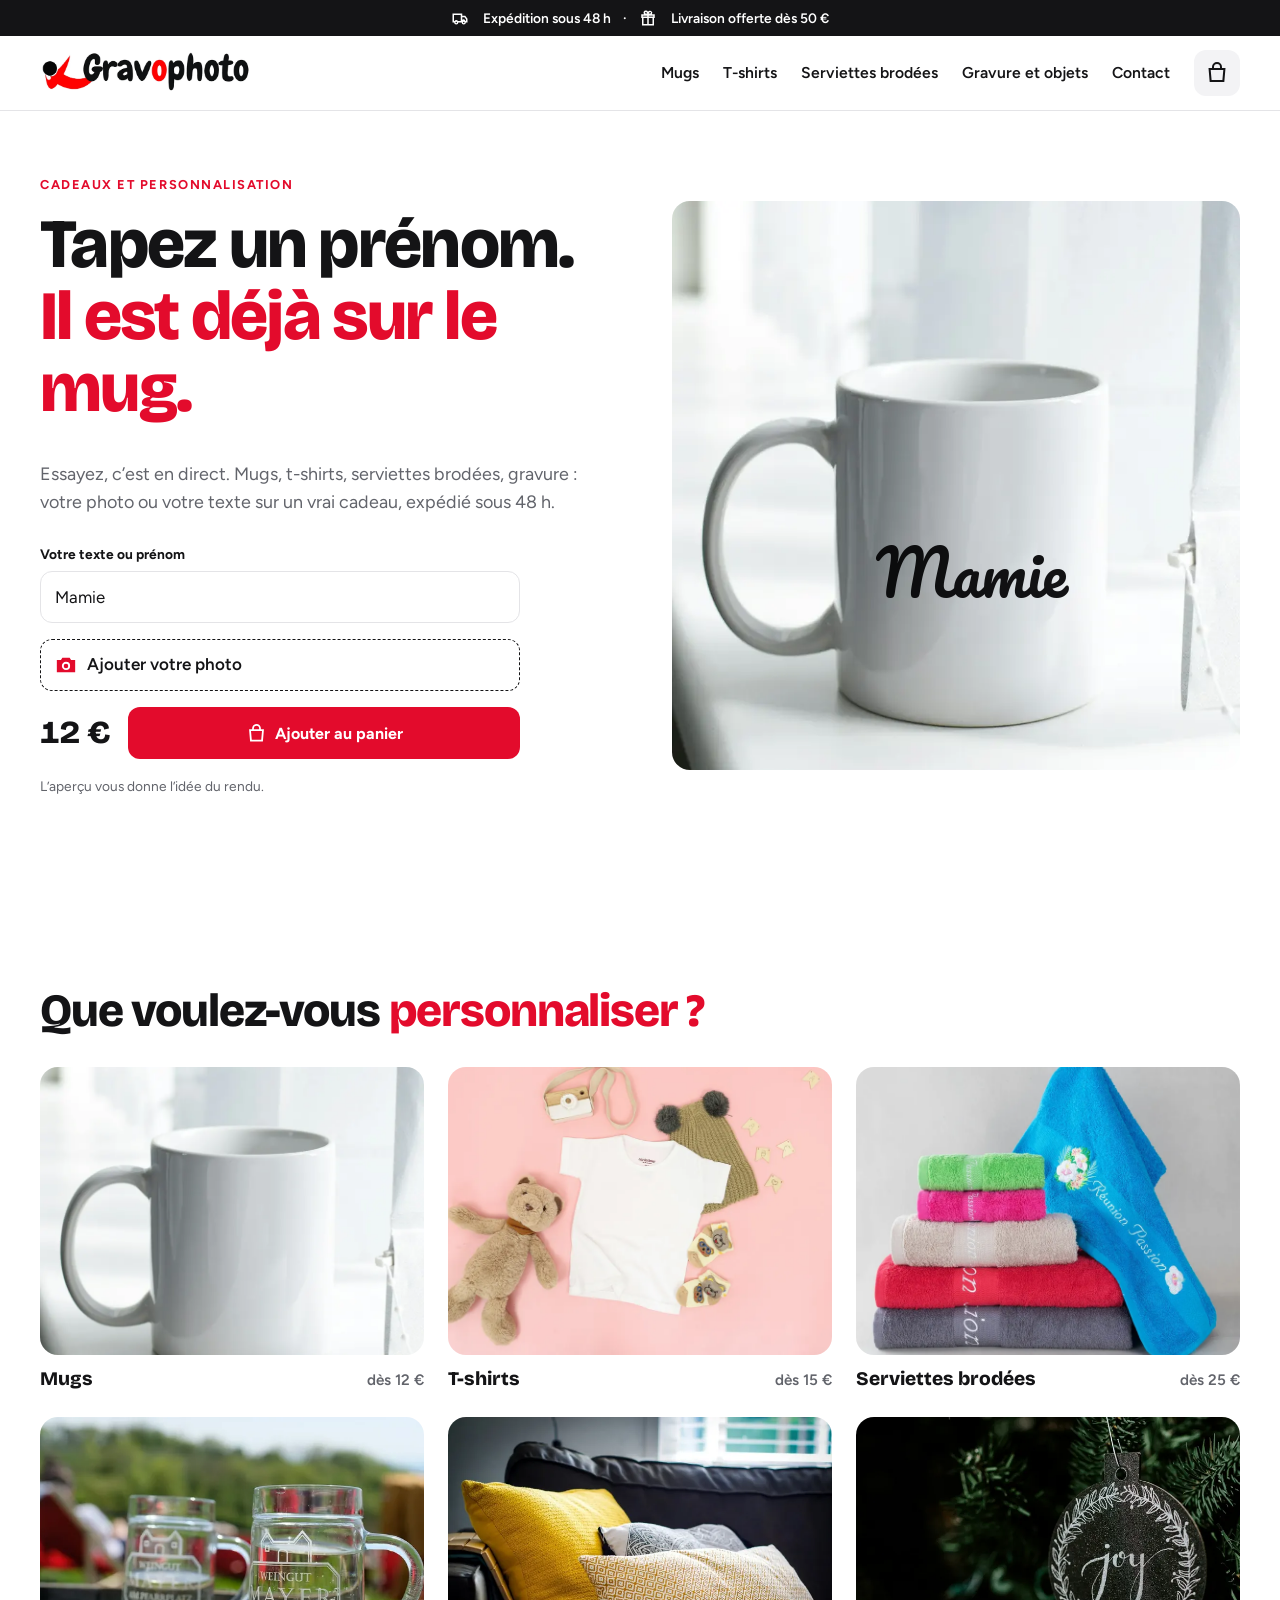
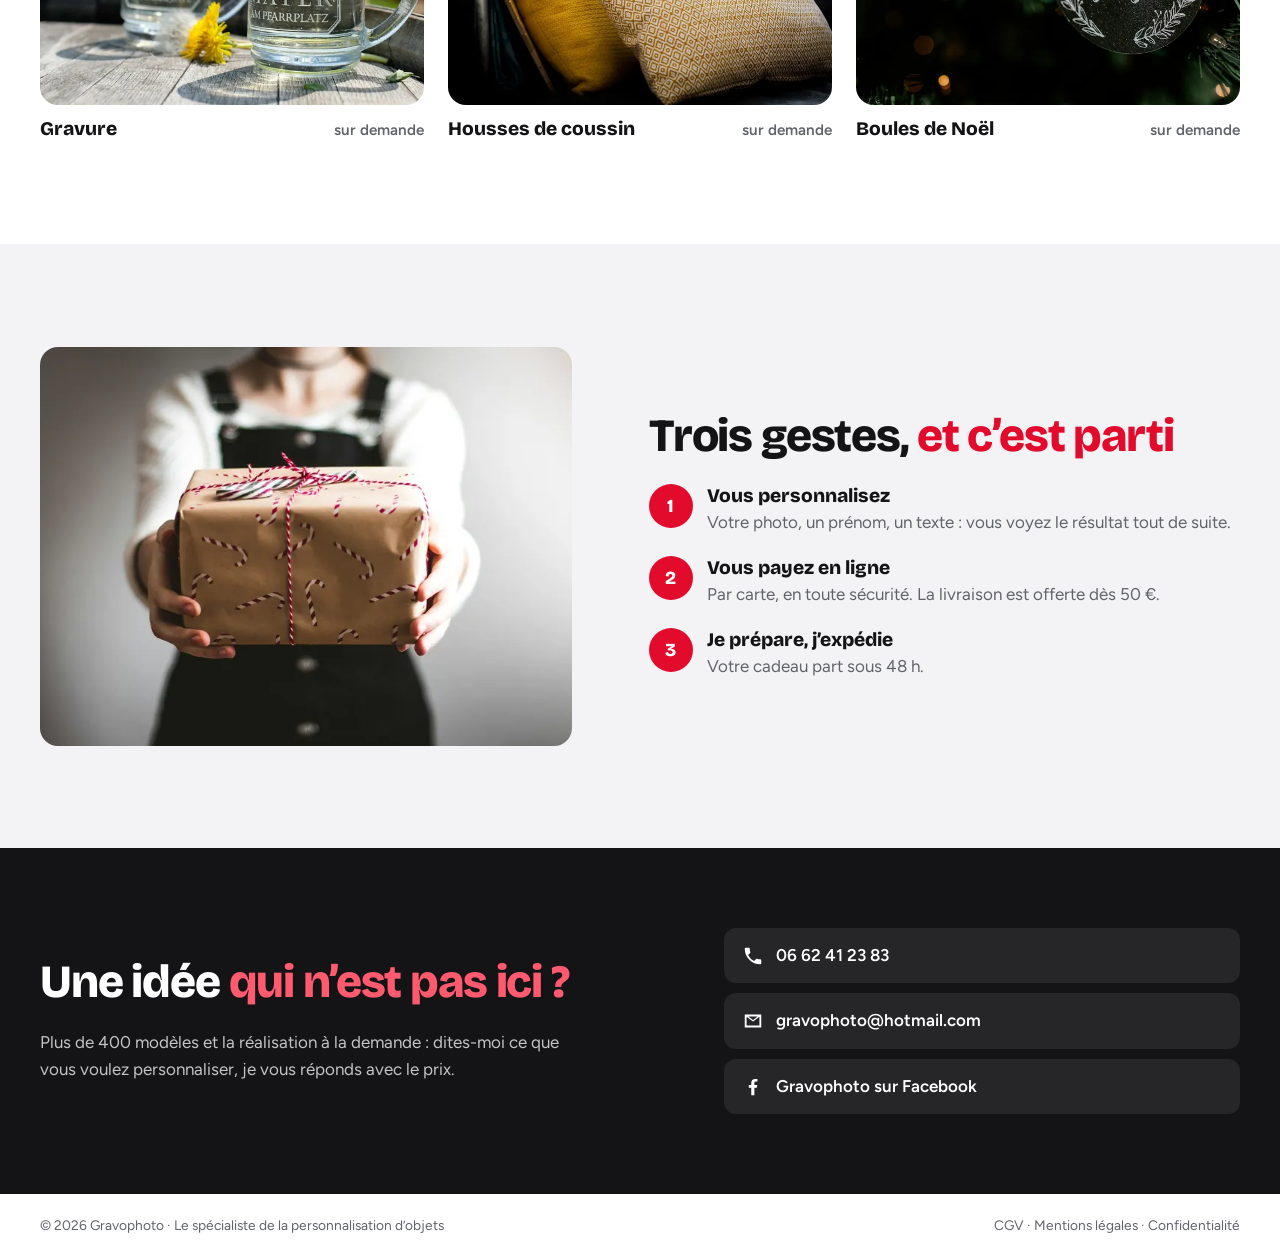
==== index.html @ f01e28ec "Aperçu boutique Gravophoto : personnalisation en direct et panier Co-Authored-By: Claude Opus 5.5 <n" ====
<!doctype html>
<html lang="fr">
<head>
<meta charset="utf-8">
<meta name="viewport" content="width=device-width,initial-scale=1">
<title>Gravophoto — Mugs, t-shirts et cadeaux personnalisés avec votre photo</title>
<meta name="description" content="Mugs, t-shirts, serviettes brodées et gravure : vos cadeaux personnalisés avec votre photo ou votre prénom. Expédition sous 48 h, livraison offerte dès 50 €.">
<meta name="robots" content="noindex,nofollow">
<link rel="canonical" href="https://shigyn.github.io/gravophoto/">
<meta property="og:type" content="website">
<meta property="og:locale" content="fr_FR">
<meta property="og:site_name" content="Gravophoto">
<meta property="og:title" content="Gravophoto — Mugs, t-shirts et cadeaux personnalisés avec votre photo">
<meta property="og:description" content="Mugs, t-shirts, serviettes brodées et gravure : vos cadeaux personnalisés avec votre photo ou votre prénom. Expédition sous 48 h, livraison offerte dès 50 €.">
<meta property="og:image" content="https://shigyn.github.io/gravophoto/photos/partage.jpg">
<meta name="theme-color" content="#ffffff">
<link rel="icon" href="data:image/svg+xml,%3Csvg xmlns='http://www.w3.org/2000/svg' viewBox='0 0 32 32'%3E%3Crect width='32' height='32' rx='8' fill='%23e30b2c'/%3E%3Ctext x='16' y='23' font-size='20' font-weight='700' text-anchor='middle' fill='%23fff' font-family='Arial'%3EG%3C/text%3E%3C/svg%3E">
<link rel="preconnect" href="https://fonts.googleapis.com">
<link rel="preconnect" href="https://fonts.gstatic.com" crossorigin>
<link href="https://fonts.googleapis.com/css2?family=Bricolage+Grotesque:opsz,wght@12..96,600;12..96,800&family=Figtree:wght@400;600;700&family=Pacifico&family=Baloo+2:wght@700&display=swap" rel="stylesheet">
<link rel="stylesheet" href="assets/style.css?v=1">
<script type="application/ld+json">{"@context":"https://schema.org","@graph":[{"@type":"LocalBusiness","@id":"https://shigyn.github.io/gravophoto/#entreprise","name":"Gravophoto","description":"Cadeaux personnalisés avec votre photo ou votre prénom : mugs, t-shirts, serviettes brodées, gravure. Expédition sous 48 h partout en France.","slogan":"Le spécialiste de la personnalisation d’objets","url":"https://shigyn.github.io/gravophoto/","logo":"https://shigyn.github.io/gravophoto/photos/logo.webp","image":"https://shigyn.github.io/gravophoto/photos/partage.jpg","telephone":"+33662412383","email":"gravophoto@hotmail.com","address":{"@type":"PostalAddress","addressLocality":"Ambon","postalCode":"56190","addressRegion":"Bretagne","addressCountry":"FR"},"areaServed":{"@type":"Country","name":"France"},"sameAs":["https://www.facebook.com/gravophoto72"]},{"@type":"WebSite","url":"https://shigyn.github.io/gravophoto/","name":"Gravophoto","inLanguage":"fr-FR"}]}</script>
</head>
<body class="accueil">
<a class="evitement" href="#contenu">Aller au contenu</a>

<p class="bandeau"><svg viewBox="0 0 24 24" aria-hidden="true"><path d="M2 6h13v3h4l3 4v5h-2.2a2.8 2.8 0 0 1-5.6 0H9.8a2.8 2.8 0 0 1-5.6 0H2zm2 2v8h.7a2.8 2.8 0 0 1 4.6 0H13V8zm11 3v3.2a2.8 2.8 0 0 1 4.3 1.8h.7v-2.3L18 11zM7 17a1 1 0 1 0 0 2 1 1 0 0 0 0-2zm10 0a1 1 0 1 0 0 2 1 1 0 0 0 0-2z"/></svg> Expédition sous 48 h <span aria-hidden="true">·</span> <svg viewBox="0 0 24 24" aria-hidden="true"><path d="M9 2a3 3 0 0 1 3 1.8A3 3 0 1 1 17.2 7H21v5h-1v10H4V12H3V7h3.8A3 3 0 0 1 9 2zm2 7H5v1h6zm2 0v1h6V9zm-2 3H6v8h5zm2 0v8h5v-8zM9 4a1 1 0 0 0 0 2h2a2 2 0 0 0-2-2zm6 0a2 2 0 0 0-2 2h2a1 1 0 0 0 0-2z"/></svg> Livraison offerte dès 50 €</p>
<header class="entete">
  <div class="entete-in">
    <a class="marque" href="./" aria-label="Gravophoto, accueil"><img src="photos/logo.webp" alt="Gravophoto, cadeaux et personnalisation" width="640" height="127"></a>
    <nav class="nav" aria-label="Navigation principale">
      <a href="./mug-personnalise/">Mugs</a>
      <a href="./t-shirt-enfant-personnalise/">T-shirts</a>
      <a href="./serviette-brodee/">Serviettes brodées</a>
      <a href="./gravure-et-objets/">Gravure et objets</a>
      <a href="#contact">Contact</a>
    </nav>
    <button class="bouton-panier" type="button" data-ouvrir-panier aria-label="Ouvrir le panier"><svg viewBox="0 0 24 24" aria-hidden="true"><path d="M7 7V6a5 5 0 0 1 10 0v1h3.5l-1.2 14H4.7L3.5 7zm2 0h6V6a3 3 0 0 0-6 0zM5.7 9l.9 10h10.8l.9-10z"/></svg><span class="compte" data-compte hidden>0</span></button>
    <button class="burger" type="button" aria-expanded="false" aria-controls="menu-mobile" aria-label="Ouvrir le menu"><span></span><span></span></button>
  </div>
  <div class="menu-mobile" id="menu-mobile" hidden>
    <a href="./mug-personnalise/">Mugs</a>
    <a href="./t-shirt-enfant-personnalise/">T-shirts</a>
    <a href="./serviette-brodee/">Serviettes brodées</a>
    <a href="./gravure-et-objets/">Gravure et objets</a>
    <a href="#contact">Contact</a>
  </div>
</header>

<main id="contenu">

<section class="hero">
  <div class="cadre hero-in">
    <div class="hero-texte">
      <p class="surtitre">Cadeaux et personnalisation</p>
      <h1>Tapez un prénom.<br><em>Il est déjà sur le mug.</em></h1>
      <p class="chapo">Essayez, c’est en direct. Mugs, t-shirts, serviettes brodées, gravure : votre photo ou votre texte sur un vrai cadeau, expédié sous 48 h.</p>
      <form class="reglages" data-produit data-id="mug" data-nom="Mug personnalisé" data-prix="12">
      
      <label class="champ"><span>Votre texte ou prénom</span><input type="text" name="texte" maxlength="24" value="Mamie" autocomplete="off" spellcheck="false" data-champ-texte></label>
      <label class="depot"><input type="file" name="photo" accept="image/*" data-champ-photo><svg viewBox="0 0 24 24" aria-hidden="true"><path d="M8 4h8l1.5 2.5H22V20H2V6.5h4.5zm4 4.5a4.5 4.5 0 1 0 0 9 4.5 4.5 0 0 0 0-9zm0 2a2.5 2.5 0 1 1 0 5 2.5 2.5 0 0 1 0-5z"/></svg><span data-depot-nom>Ajouter votre photo</span></label>
      
      
      
      
      <div class="achat">
        <p class="achat-prix"><span data-prix-affiche>12 €</span></p>
        <button class="bouton bouton-rouge" type="submit"><svg viewBox="0 0 24 24" aria-hidden="true"><path d="M7 7V6a5 5 0 0 1 10 0v1h3.5l-1.2 14H4.7L3.5 7zm2 0h6V6a3 3 0 0 0-6 0zM5.7 9l.9 10h10.8l.9-10z"/></svg> Ajouter au panier</button>
      </div>
      <p class="note">L’aperçu vous donne l’idée du rendu.</p>
    </form>
    </div>
    <figure class="apercu apercu-mug" data-apercu="mug">
    <img src="photos/mug-fenetre-800.webp" srcset="photos/mug-fenetre-800.webp 800w, photos/mug-fenetre-1600.webp 1328w" sizes="(min-width: 900px) 46vw, 100vw" alt="Mug blanc posé près d’une fenêtre, avec votre personnalisation" width="1328" height="1332" fetchpriority="high" decoding="async">
    <div class="zone"><img class="zone-photo" data-zone-photo alt="" hidden><span class="zone-texte" data-zone-texte>Mamie</span></div>
  </figure>
  </div>
</section>

<section class="section" id="rayons">
  <div class="cadre">
    <h2>Que voulez-vous <em>personnaliser ?</em></h2>
    <div class="rayons">
      <a class="rayon" href="mug-personnalise/"><figure><img src="photos/mug-fenetre-800.webp" srcset="photos/mug-fenetre-800.webp 800w, photos/mug-fenetre-1600.webp 1328w" sizes="(min-width: 900px) 33vw, 100vw" alt="Mug personnalisé" width="1328" height="1332" loading="lazy" decoding="async"></figure><span class="rayon-nom">Mugs</span><span class="rayon-prix">dès 12 €</span></a>
      <a class="rayon" href="t-shirt-enfant-personnalise/"><figure><img src="photos/tshirt-enfant-800.webp" srcset="photos/tshirt-enfant-800.webp 800w, photos/tshirt-enfant-1600.webp 1600w" sizes="(min-width: 900px) 33vw, 100vw" alt="T-shirt enfant personnalisé" width="1600" height="1202" loading="lazy" decoding="async"></figure><span class="rayon-nom">T-shirts</span><span class="rayon-prix">dès 15 €</span></a>
      <a class="rayon" href="serviette-brodee/"><figure><img src="photos/serviettes-brodees-800.webp" srcset="photos/serviettes-brodees-800.webp 800w, photos/serviettes-brodees-1600.webp 1600w" sizes="(min-width: 900px) 33vw, 100vw" alt="Serviette brodée" width="1600" height="1333" loading="lazy" decoding="async"></figure><span class="rayon-nom">Serviettes brodées</span><span class="rayon-prix">dès 25 €</span></a>
      <a class="rayon" href="gravure-et-objets/"><figure><img src="photos/gravure-verres-800.webp" srcset="photos/gravure-verres-800.webp 800w, photos/gravure-verres-1600.webp 1600w" sizes="(min-width: 900px) 33vw, 100vw" alt="Chopes en verre gravées" width="1600" height="900" loading="lazy" decoding="async"></figure><span class="rayon-nom">Gravure</span><span class="rayon-prix">sur demande</span></a>
      <a class="rayon" href="gravure-et-objets/"><figure><img src="photos/coussins-800.webp" srcset="photos/coussins-800.webp 800w, photos/coussins-1600.webp 1600w" sizes="(min-width: 900px) 33vw, 100vw" alt="Coussins sur un canapé" width="1600" height="1067" loading="lazy" decoding="async"></figure><span class="rayon-nom">Housses de coussin</span><span class="rayon-prix">sur demande</span></a>
      <a class="rayon" href="gravure-et-objets/"><figure><img src="photos/boule-noel-800.webp" srcset="photos/boule-noel-800.webp 800w, photos/boule-noel-1600.webp 1600w" sizes="(min-width: 900px) 33vw, 100vw" alt="Boule de Noël gravée dans un sapin" width="1600" height="1067" loading="lazy" decoding="async"></figure><span class="rayon-nom">Boules de Noël</span><span class="rayon-prix">sur demande</span></a>
    </div>
  </div>
</section>

<section class="section section-gris">
  <div class="cadre etapes-bloc">
    <figure class="etapes-photo"><img src="photos/cadeau-mains-800.webp" srcset="photos/cadeau-mains-800.webp 800w, photos/cadeau-mains-1600.webp 1600w" sizes="(min-width: 900px) 40vw, 100vw" alt="Mains tendant un cadeau emballé" width="1600" height="1067" loading="lazy" decoding="async"></figure>
    <div>
      <h2>Trois gestes, <em>et c’est parti</em></h2>
      <ol class="etapes">
        <li><b>Vous personnalisez</b><span>Votre photo, un prénom, un texte : vous voyez le résultat tout de suite.</span></li>
        <li><b>Vous payez en ligne</b><span>Par carte, en toute sécurité. La livraison est offerte dès 50 €.</span></li>
        <li><b>Je prépare, j’expédie</b><span>Votre cadeau part sous 48 h.</span></li>
      </ol>
    </div>
  </div>
</section>
</main>

<section class="contact" id="contact">
  <div class="cadre contact-in">
    <div>
      <h2>Une idée <em>qui n’est pas ici ?</em></h2>
      <p>Plus de 400 modèles et la réalisation à la demande : dites-moi ce que vous voulez personnaliser, je vous réponds avec le prix.</p>
    </div>
    <div class="contact-liens">
      <a href="tel:+33662412383"><svg viewBox="0 0 24 24" aria-hidden="true"><path d="M6.6 10.8a15 15 0 0 0 6.6 6.6l2.2-2.2c.3-.3.7-.4 1-.2 1.1.4 2.3.6 3.6.6.6 0 1 .4 1 1V20c0 .6-.4 1-1 1A17 17 0 0 1 3 4c0-.6.4-1 1-1h3.5c.6 0 1 .4 1 1 0 1.3.2 2.5.6 3.6.1.3 0 .7-.2 1z"/></svg> 06 62 41 23 83</a>
      <a href="mailto:gravophoto@hotmail.com"><svg viewBox="0 0 24 24" aria-hidden="true"><path d="M3 5h18v14H3zm2 2.4V17h14V7.4l-7 5.2zM6.9 7l5.1 3.8L17.1 7z"/></svg> gravophoto@hotmail.com</a>
      <a href="https://www.facebook.com/gravophoto72" target="_blank" rel="noopener"><svg viewBox="0 0 24 24" aria-hidden="true"><path d="M13.5 22v-8h2.7l.4-3.2h-3.1V8.8c0-.9.3-1.6 1.6-1.6h1.7V4.4c-.3 0-1.3-.1-2.5-.1-2.5 0-4.2 1.5-4.2 4.3v2.3H7.4V14h2.7v8z"/></svg> Gravophoto sur Facebook</a>
    </div>
  </div>
</section>

<footer class="pied">
  <div class="cadre pied-in">
    <span>© 2026 Gravophoto · Le spécialiste de la personnalisation d’objets</span>
    <span><a href="cgv/">CGV</a> · <a href="mentions-legales/">Mentions légales</a> · <a href="confidentialite/">Confidentialité</a></span>
  </div>
</footer>

<div class="voile" data-voile hidden></div>
<aside class="tiroir" data-tiroir aria-label="Votre panier" aria-hidden="true" inert>
  <div class="tiroir-tete"><h2>Votre panier</h2><button type="button" class="fermer" data-fermer-panier aria-label="Fermer le panier">×</button></div>
  <div class="tiroir-corps" data-lignes></div>
  <div class="tiroir-pied">
    <div class="seuil" data-seuil><p data-seuil-texte></p><div class="seuil-barre"><span data-seuil-barre></span></div></div>
    <p class="total"><span>Total</span><b data-total>0 €</b></p>
    <button class="bouton bouton-rouge" type="button" data-payer>Payer par carte</button>
    <p class="note" data-note-paiement hidden>Ceci est un aperçu : le paiement par carte sera branché à la mise en ligne, rien n’est débité ni envoyé.</p>
  </div>
</aside>

<script>
  window.LOCWEB_CONFIG = {
    supabaseUrl: 'https://ibqawtgnucakzdldnitj.supabase.co',
    supabaseAnonKey: 'sb_publishable_rpLrUo4Cqnfl8zSohDqO0A_Q5Vkj2Hk',
    clientId: '',
    ga4Id: ''
  };
</script>
<script src="mesure.js" defer></script>
<script src="assets/site.js?v=1" defer></script>
</body>
</html>
---- assets/style.css ----
/* Gravophoto — LocWeb, 2026-11-02.
   Ses couleurs : le rouge et le noir de son logo, sur du blanc. La photo et le produit font le reste. */
:root {
  --encre: #141416;
  --rouge: #e30b2c;
  --rouge-fonce: #b90722;
  --gris: #62646b;
  --ligne: #e4e4e7;
  --fond-gris: #f3f3f5;
  --blanc: #fff;
  --rayon: 18px;
  --ombre: 0 18px 44px -24px rgba(20, 20, 22, .4);
  --t-titre: 'Bricolage Grotesque', 'Arial Narrow', sans-serif;
  --t-corps: 'Figtree', system-ui, sans-serif;
}

*, *::before, *::after { box-sizing: border-box; }
html { scroll-behavior: smooth; scroll-padding-top: 90px; }
body { margin: 0; background: var(--blanc); color: var(--encre); font: 400 17px/1.6 var(--t-corps); -webkit-font-smoothing: antialiased; }
img { display: block; max-width: 100%; height: auto; }
[hidden] { display: none !important; }
a { color: inherit; }
h1, h2 { font-family: var(--t-titre); font-weight: 800; line-height: 1.04; letter-spacing: -.025em; margin: 0 0 .5em; text-wrap: balance; }
h1 { font-size: clamp(2.5rem, 5.4vw, 4.4rem); }
h2 { font-size: clamp(1.9rem, 3.6vw, 2.9rem); }
h1 em, h2 em { font-style: normal; color: var(--rouge); }
p { margin: 0 0 1em; }
.cadre { width: min(1200px, 100% - 32px); margin-inline: auto; }
.etroit { width: min(760px, 100% - 32px); }
.evitement { position: absolute; left: -9999px; }
.evitement:focus { left: 16px; top: 16px; z-index: 99; background: var(--encre); color: #fff; padding: 8px 14px; border-radius: 8px; }
:focus-visible { outline: 2px solid var(--rouge); outline-offset: 2px; }
.invisible { position: absolute; width: 1px; height: 1px; overflow: hidden; clip-path: inset(50%); }
.surtitre { font-size: .8rem; font-weight: 700; letter-spacing: .12em; text-transform: uppercase; color: var(--rouge); margin-bottom: 14px; }
.chapo { font-size: 1.12rem; color: var(--gris); max-width: 52ch; }
.note { font-size: .86rem; color: var(--gris); margin: 0; }

/* ---------- boutons ---------- */
.bouton { display: inline-flex; align-items: center; justify-content: center; gap: 8px; min-height: 52px; padding: 12px 26px; border-radius: 12px; border: 2px solid transparent; font: 700 1rem var(--t-corps); text-decoration: none; cursor: pointer; transition: background-color .2s, color .2s, transform .2s; }
.bouton:hover { transform: translateY(-1px); }
.bouton svg { width: 21px; height: 21px; fill: currentColor; flex-shrink: 0; }
.bouton:disabled { opacity: .45; cursor: not-allowed; transform: none; }
.bouton-rouge { background: var(--rouge); color: #fff; }
.bouton-rouge:hover { background: var(--rouge-fonce); }
.bouton-ligne { border-color: var(--encre); }
.bouton-ligne:hover { background: var(--encre); color: #fff; }

/* ---------- en-tete ---------- */
.bandeau { display: flex; flex-wrap: wrap; align-items: center; justify-content: center; gap: 6px 12px; margin: 0; padding: 7px 16px; background: var(--encre); color: #fff; font-size: .86rem; font-weight: 600; }
.bandeau svg { width: 18px; height: 18px; fill: currentColor; vertical-align: -4px; margin-right: 2px; }
.entete { position: sticky; top: 0; z-index: 30; background: rgba(255, 255, 255, .94); backdrop-filter: blur(10px); border-bottom: 1px solid var(--ligne); }
.entete-in { display: flex; align-items: center; gap: 24px; width: min(1200px, 100% - 32px); margin-inline: auto; min-height: 74px; }
.marque img { width: 210px; height: auto; }
.nav { display: flex; gap: 24px; margin-left: auto; }
.nav a { white-space: nowrap; text-decoration: none; font-weight: 600; font-size: .98rem; }
.nav a:hover { color: var(--rouge); }
.bouton-panier { position: relative; width: 46px; height: 46px; display: grid; place-items: center; border: 0; border-radius: 12px; background: var(--fond-gris); cursor: pointer; }
.bouton-panier:hover { background: var(--ligne); }
.bouton-panier svg { width: 24px; height: 24px; fill: var(--encre); }
.compte { position: absolute; top: -5px; right: -5px; min-width: 21px; height: 21px; padding: 0 5px; border-radius: 999px; background: var(--rouge); color: #fff; font-size: .76rem; font-weight: 700; line-height: 21px; text-align: center; }
.burger { display: none; width: 44px; height: 44px; border: 0; background: none; cursor: pointer; position: relative; }
.burger span { position: absolute; left: 10px; right: 10px; height: 2px; background: var(--encre); border-radius: 2px; transition: transform .25s; }
.burger span:first-child { top: 17px; } .burger span:last-child { top: 26px; }
.burger[aria-expanded="true"] span:first-child { transform: translateY(4.5px) rotate(45deg); }
.burger[aria-expanded="true"] span:last-child { transform: translateY(-4.5px) rotate(-45deg); }
.menu-mobile { display: grid; padding: 4px 16px 16px; border-top: 1px solid var(--ligne); }
.menu-mobile a { padding: 13px 4px; text-decoration: none; font-weight: 600; border-bottom: 1px solid var(--ligne); }
@media (max-width: 980px) {
  .nav { display: none; }
  .bouton-panier { margin-left: auto; }
  .burger { display: block; margin-left: -12px; }
  .marque img { width: 170px; }
}

/* ---------- hero : le produit, en direct ---------- */
.hero { padding: clamp(28px, 5vw, 64px) 0 clamp(48px, 7vw, 88px); }
.hero-in { display: grid; grid-template-columns: 1fr 1fr; gap: clamp(28px, 5vw, 72px); align-items: center; }
.hero .reglages { margin-top: 26px; max-width: 480px; }
@media (max-width: 900px) {
  .hero-in { grid-template-columns: 1fr; }
  /* Sur telephone, le mug s'intercale : on voit le prenom changer pendant qu'on le tape. */
  .hero-texte { display: contents; }
  .hero .surtitre, .hero h1, .hero .chapo { order: 1; margin-bottom: 0; }
  .hero .apercu { order: 2; }
  .hero .reglages { order: 3; margin-top: 0; max-width: none; }
  .hero-in { row-gap: 14px; }
}

/* Les apercus : la zone imprimable, en pourcentage de la photo. */
.apercu { position: relative; margin: 0; overflow: hidden; border-radius: var(--rayon); container-type: inline-size; background: var(--fond-gris); }
.apercu > img { width: 100%; height: auto; }
.zone { position: absolute; display: grid; place-items: center; overflow: hidden; mix-blend-mode: multiply; }
.zone-photo { position: absolute; inset: 0; width: 100%; height: 100%; object-fit: cover; }
.zone-texte { position: relative; white-space: nowrap; color: var(--encre); font-family: 'Pacifico', cursive; line-height: 1.2; }
[data-ecriture="baton"] .zone-texte { font-family: 'Baloo 2', var(--t-corps); font-weight: 700; }
[data-avec-photo] .zone { place-items: end center; }
[data-avec-photo] .zone-texte { color: #fff; text-shadow: 0 1px 6px rgba(0, 0, 0, .55); padding-bottom: 2%; }
[data-avec-photo] .zone { mix-blend-mode: normal; }
.apercu-mug .zone { left: 29.5%; right: 24%; top: 44.4%; bottom: 14%; }
.apercu-mug[data-avec-photo] .zone::after { content: ''; position: absolute; inset: 0; background: linear-gradient(90deg, rgba(20, 20, 22, .28), transparent 22%, transparent 76%, rgba(20, 20, 22, .14)); }
.apercu-mug .zone-texte { font-size: 11cqw; }
.apercu-tshirt .zone { left: 36%; right: 38%; top: 34%; bottom: 36%; }
.apercu-tshirt .zone-texte { font-size: 6.4cqw; }

/* La serviette n'a pas de photo vierge : dessinee, pour que le coloris change. */
.apercu-serviette { aspect-ratio: 1; display: grid; place-items: center; --tissu: #27a3dc; }
.serviette { position: relative; width: 74%; aspect-ratio: 1.15; border-radius: 14px; background: var(--tissu); box-shadow: var(--ombre); transition: background-color .3s; }
.serviette-pli { position: absolute; inset: auto 0 0; height: 24%; border-radius: 0 0 14px 14px; background: rgba(0, 0, 0, .1); border-top: 2px solid rgba(255, 255, 255, .25); }
.serviette::before { content: ''; position: absolute; inset: 0; border-radius: inherit; background: repeating-linear-gradient(0deg, rgba(255, 255, 255, .07) 0 2px, transparent 2px 5px), repeating-linear-gradient(90deg, rgba(0, 0, 0, .05) 0 2px, transparent 2px 5px); }
.serviette-face { position: absolute; inset: 10% 6% 24%; display: grid; place-items: center; overflow: hidden; }
.apercu-serviette .zone-texte { font-size: 10.5cqw; color: #fff; text-shadow: 0 1.5px 0 rgba(0, 0, 0, .3); }

/* ---------- reglages ---------- */
.reglages { display: grid; gap: 16px; }
.champ { display: grid; gap: 6px; }
.champ > span, .choix legend, .pastilles legend { font-size: .86rem; font-weight: 700; padding: 0; }
.champ input, .champ select { width: 100%; min-height: 52px; padding: 12px 14px; border: 1.5px solid var(--ligne); border-radius: 12px; background: var(--blanc); font: 400 1.05rem var(--t-corps); color: var(--encre); }
.champ input:focus, .champ select:focus { outline: none; border-color: var(--rouge); }
.depot { display: flex; align-items: center; gap: 10px; min-height: 52px; padding: 10px 14px; border: 1.5px dashed var(--encre); border-radius: 12px; font-weight: 600; cursor: pointer; transition: background-color .2s; }
.depot:hover { background: var(--fond-gris); }
.depot:focus-within { outline: 2px solid var(--rouge); outline-offset: 2px; }
.depot input { position: absolute; opacity: 0; width: 1px; height: 1px; }
.depot svg { width: 22px; height: 22px; fill: var(--rouge); flex-shrink: 0; }
.depot span { overflow: hidden; text-overflow: ellipsis; white-space: nowrap; }
.choix, .pastilles { border: 0; margin: 0; padding: 0; }
.choix { display: grid; gap: 8px; }
.choix legend, .pastilles legend { margin-bottom: 8px; }
.choix-ligne { display: flex; align-items: center; gap: 10px; padding: 12px 14px; border: 1.5px solid var(--ligne); border-radius: 12px; cursor: pointer; font-weight: 600; }
.choix-ligne b { margin-left: auto; font-variant-numeric: tabular-nums; }
.choix-ligne input { accent-color: var(--rouge); width: 18px; height: 18px; margin: 0; }
.choix-ligne:has(input:checked) { border-color: var(--encre); box-shadow: 0 0 0 1px var(--encre); }
.pastilles { display: flex; flex-wrap: wrap; gap: 8px; }
.pastilles legend { width: 100%; }
.pastille { position: relative; cursor: pointer; }
.pastille input, .pastille-texte input { position: absolute; opacity: 0; }
.pastille span { display: block; width: 36px; height: 36px; border-radius: 50%; box-shadow: inset 0 0 0 1px rgba(0, 0, 0, .15); }
.pastille:has(input:checked) span { outline: 2px solid var(--encre); outline-offset: 2px; }
.pastille:has(input:focus-visible) span, .pastille-texte:has(input:focus-visible) { outline: 2px solid var(--rouge); outline-offset: 3px; }
.pastille-texte { position: relative; padding: 7px 16px; border: 1.5px solid var(--ligne); border-radius: 10px; cursor: pointer; }
.pastille-texte:has(input:checked) { border-color: var(--encre); box-shadow: 0 0 0 1px var(--encre); }
.e-main { font: 400 1.05rem 'Pacifico', cursive; }
.e-baton { font: 700 1.05rem 'Baloo 2', var(--t-corps); }
.achat { display: flex; align-items: center; gap: 18px; }
.achat .bouton { flex: 1; }
.achat-prix { margin: 0; font: 800 2rem/1 var(--t-titre); font-variant-numeric: tabular-nums; white-space: nowrap; }

/* ---------- sections ---------- */
.section { padding: clamp(56px, 8vw, 104px) 0; }
.section-gris { background: var(--fond-gris); }
.section-fiche { padding-top: clamp(28px, 4vw, 56px); }
.rayons { display: grid; grid-template-columns: repeat(3, 1fr); gap: clamp(14px, 2vw, 24px); margin-top: 32px; }
.rayon { display: grid; grid-template-columns: 1fr auto; gap: 2px 12px; align-items: baseline; text-decoration: none; }
.rayon figure { grid-column: 1 / -1; margin: 0 0 10px; aspect-ratio: 4 / 3; overflow: hidden; border-radius: var(--rayon); background: var(--fond-gris); }
.rayon img { width: 100%; height: 100%; object-fit: cover; transition: transform .6s cubic-bezier(.2, .7, .2, 1); }
.rayon:hover img { transform: scale(1.04); }
.rayon-nom { font: 800 1.2rem/1.2 var(--t-titre); }
.rayon:hover .rayon-nom { color: var(--rouge); }
.rayon-prix { color: var(--gris); font-weight: 600; font-size: .95rem; white-space: nowrap; }
@media (max-width: 760px) { .rayons { grid-template-columns: 1fr 1fr; } .rayon { grid-template-columns: 1fr; } }

.etapes-bloc { display: grid; grid-template-columns: .9fr 1fr; gap: clamp(28px, 6vw, 88px); align-items: center; }
.etapes-photo { margin: 0; aspect-ratio: 4 / 3; overflow: hidden; border-radius: var(--rayon); }
.etapes-photo img { width: 100%; height: 100%; object-fit: cover; }
.etapes { list-style: none; counter-reset: e; margin: 24px 0 0; padding: 0; display: grid; gap: 20px; }
.etapes li { counter-increment: e; display: grid; grid-template-columns: 44px 1fr; column-gap: 14px; }
.etapes li::before { content: counter(e); grid-row: span 2; width: 44px; height: 44px; border-radius: 50%; display: grid; place-items: center; background: var(--rouge); color: #fff; font: 800 1.15rem var(--t-titre); }
.etapes b { font: 800 1.2rem/1.3 var(--t-titre); }
.etapes span { color: var(--gris); }
@media (max-width: 820px) { .etapes-bloc { grid-template-columns: 1fr; } }

/* ---------- fiche produit ---------- */
.fiche-in { display: grid; grid-template-columns: 1.05fr 1fr; gap: clamp(28px, 5vw, 72px); align-items: start; }
.fiche-in > .apercu { position: sticky; top: 92px; }
.fiche-texte .reglages { margin-top: 22px; }
.points { margin: 26px 0 0; padding: 20px 0 0 20px; border-top: 1px solid var(--ligne); color: var(--gris); display: grid; gap: 6px; }
.points li::marker { color: var(--rouge); }
@media (max-width: 860px) { .fiche-in { grid-template-columns: 1fr; } .fiche-in > .apercu { position: static; } }

/* ---------- gravure et objets ---------- */
.objets { display: grid; grid-template-columns: repeat(auto-fill, minmax(min(300px, 100%), 1fr)); gap: 28px 24px; margin-top: 32px; }
.objet figure { margin: 0 0 14px; aspect-ratio: 4 / 3; overflow: hidden; border-radius: var(--rayon); }
.objet img { width: 100%; height: 100%; object-fit: cover; }
.objet h2 { font-size: 1.35rem; margin-bottom: 4px; }
.objet p { color: var(--gris); margin-bottom: 14px; }
.objet .bouton { min-height: 46px; padding: 8px 20px; }
.aussi { margin-top: 56px; }
.aussi h2 { font-size: 1.35rem; }
.aussi-liste { display: flex; flex-wrap: wrap; gap: 10px; }
.aussi-liste a { padding: 9px 16px; border: 1.5px solid var(--ligne); border-radius: 10px; text-decoration: none; font-weight: 600; font-size: .95rem; }
.aussi-liste a:hover { border-color: var(--encre); }

/* ---------- contact et pied ---------- */
.contact { background: var(--encre); color: #fff; padding: clamp(48px, 7vw, 80px) 0; }
.contact-in { display: grid; grid-template-columns: 1.2fr 1fr; gap: clamp(24px, 5vw, 64px); align-items: center; }
.contact h2 em { color: #ff5a6e; }
.contact p { color: rgba(255, 255, 255, .75); max-width: 50ch; margin: 0; }
.contact-liens { display: grid; gap: 10px; }
.contact-liens a { display: flex; align-items: center; gap: 12px; padding: 14px 18px; border-radius: 12px; background: rgba(255, 255, 255, .08); text-decoration: none; font-weight: 600; overflow-wrap: anywhere; transition: background-color .2s; }
.contact-liens a:hover { background: rgba(255, 255, 255, .16); }
.contact-liens svg { width: 22px; height: 22px; fill: currentColor; flex-shrink: 0; }
@media (max-width: 760px) { .contact-in { grid-template-columns: 1fr; } }
.pied { padding: 20px 0; font-size: .86rem; color: var(--gris); }
.pied-in { display: flex; flex-wrap: wrap; justify-content: space-between; gap: 10px; }
.pied a { text-decoration: none; }
.pied a:hover { color: var(--encre); }

/* ---------- le panier ---------- */
.voile { position: fixed; inset: 0; z-index: 40; background: rgba(20, 20, 22, .5); }
.tiroir { position: fixed; top: 0; right: 0; bottom: 0; z-index: 50; width: min(430px, 100%); display: flex; flex-direction: column; background: var(--blanc); transform: translateX(100%); visibility: hidden; transition: transform .3s cubic-bezier(.2, .7, .2, 1), visibility .3s; }
.tiroir[data-ouvert] { transform: none; visibility: visible; }
.tiroir-tete { display: flex; align-items: center; justify-content: space-between; padding: 16px 20px; border-bottom: 1px solid var(--ligne); }
.tiroir-tete h2 { font-size: 1.4rem; margin: 0; }
.fermer { width: 42px; height: 42px; border: 0; border-radius: 50%; background: var(--fond-gris); font-size: 1.5rem; line-height: 1; cursor: pointer; }
.tiroir-corps { flex: 1; overflow-y: auto; padding: 4px 20px; }
.vide { color: var(--gris); padding: 24px 0; }
.ligne { display: flex; gap: 12px; padding: 16px 0; border-bottom: 1px solid var(--ligne); }
.ligne img { width: 56px; height: 56px; border-radius: 10px; object-fit: cover; flex-shrink: 0; }
.ligne-texte { flex: 1; min-width: 0; display: grid; gap: 2px; }
.ligne-texte > span { color: var(--gris); font-size: .88rem; overflow-wrap: anywhere; }
.ligne-prix { white-space: nowrap; font-variant-numeric: tabular-nums; }
.ligne-qte { display: inline-flex; align-items: center; gap: 12px; margin-top: 6px; }
.ligne-qte button { width: 32px; height: 32px; border: 1.5px solid var(--ligne); border-radius: 8px; background: var(--blanc); font-size: 1.05rem; cursor: pointer; }
.tiroir-pied { display: grid; gap: 12px; padding: 16px 20px 20px; border-top: 1px solid var(--ligne); }
.seuil p { margin: 0 0 6px; font-size: .9rem; font-weight: 600; }
.seuil-barre { height: 6px; border-radius: 999px; background: var(--fond-gris); overflow: hidden; }
.seuil-barre span { display: block; height: 100%; width: 0; background: var(--rouge); transition: width .3s; }
.total { display: flex; justify-content: space-between; align-items: baseline; margin: 0; font-weight: 600; }
.total b { font: 800 1.6rem var(--t-titre); font-variant-numeric: tabular-nums; }

/* ---------- pages de texte ---------- */
.texte-riche h1 { font-size: clamp(2.1rem, 5vw, 3rem); }
.texte-riche h2 { font-size: 1.35rem; margin-top: 1.5em; }
.texte-riche p { color: var(--gris); }

@media (prefers-reduced-motion: reduce) {
  html { scroll-behavior: auto; }
  *, *::before, *::after { transition: none !important; }
}
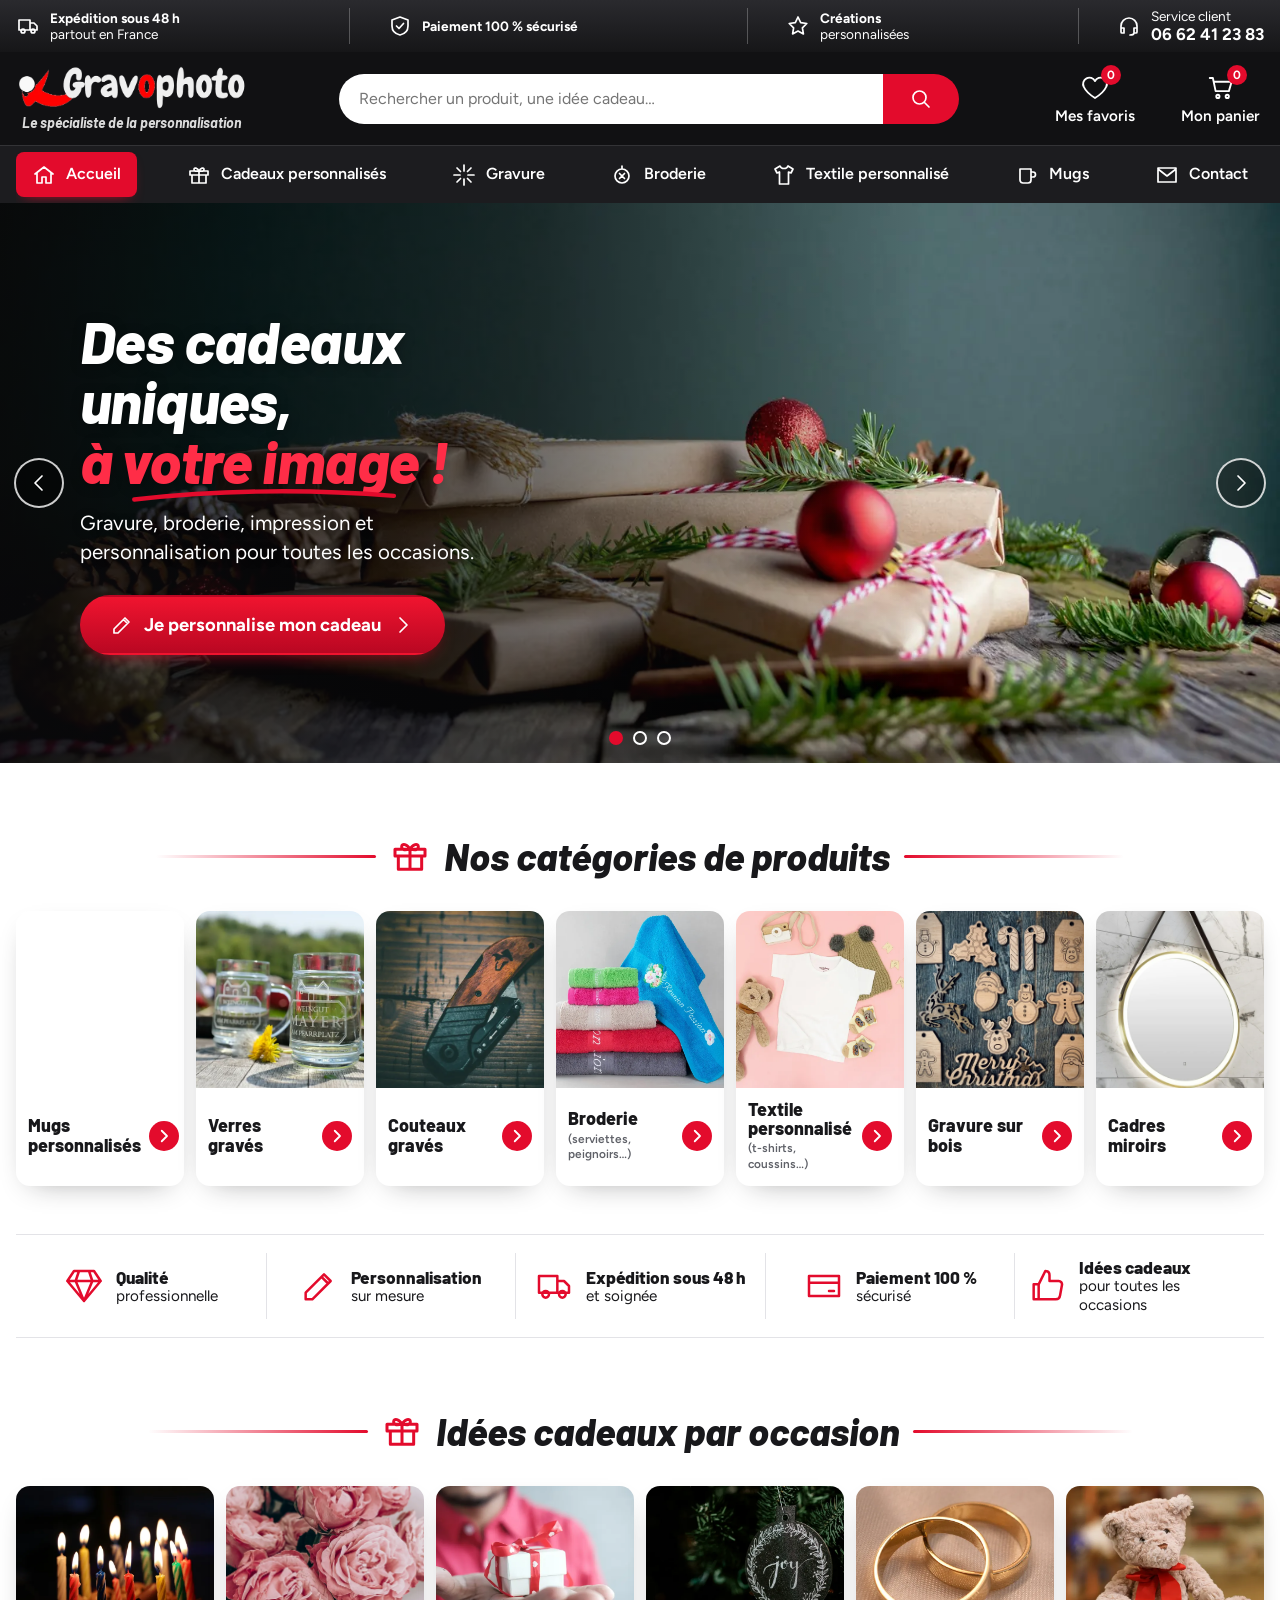
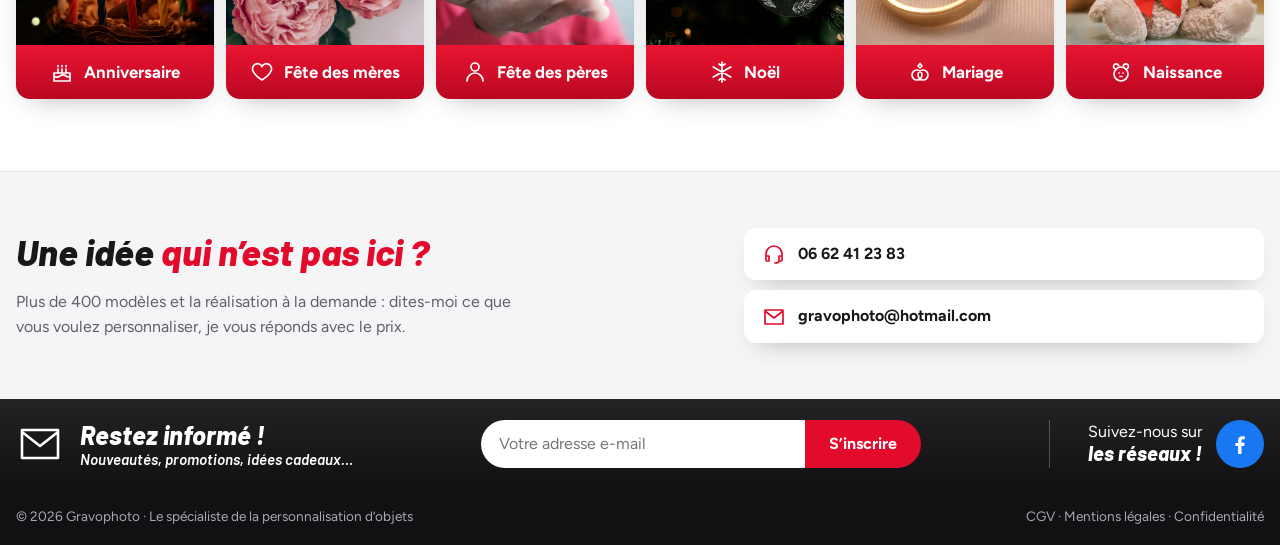
==== commit b2cfd781: "Apercu refait dans le style des maquettes de Sebastien : en-tete noir et rouge, carrousel, categorie" ====
--- a/index.html
+++ b/index.html
@@ -3,104 +3,119 @@
 <head>
 <meta charset="utf-8">
 <meta name="viewport" content="width=device-width,initial-scale=1">
-<title>Gravophoto — Mugs, t-shirts et cadeaux personnalisés avec votre photo</title>
-<meta name="description" content="Mugs, t-shirts, serviettes brodées et gravure : vos cadeaux personnalisés avec votre photo ou votre prénom. Expédition sous 48 h, livraison offerte dès 50 €.">
+<title>Gravophoto — Cadeaux personnalisés : gravure, broderie, mugs et t-shirts</title>
+<meta name="description" content="Mugs, t-shirts, serviettes brodées, gravure sur verre, bois, couteaux et miroirs : vos cadeaux personnalisés avec votre photo ou votre prénom. Expédition sous 48 h.">
 <meta name="robots" content="noindex,nofollow">
 <link rel="canonical" href="https://shigyn.github.io/gravophoto/">
 <meta property="og:type" content="website">
 <meta property="og:locale" content="fr_FR">
 <meta property="og:site_name" content="Gravophoto">
-<meta property="og:title" content="Gravophoto — Mugs, t-shirts et cadeaux personnalisés avec votre photo">
-<meta property="og:description" content="Mugs, t-shirts, serviettes brodées et gravure : vos cadeaux personnalisés avec votre photo ou votre prénom. Expédition sous 48 h, livraison offerte dès 50 €.">
+<meta property="og:title" content="Gravophoto — Cadeaux personnalisés : gravure, broderie, mugs et t-shirts">
+<meta property="og:description" content="Mugs, t-shirts, serviettes brodées, gravure sur verre, bois, couteaux et miroirs : vos cadeaux personnalisés avec votre photo ou votre prénom. Expédition sous 48 h.">
 <meta property="og:image" content="https://shigyn.github.io/gravophoto/photos/partage.jpg">
-<meta name="theme-color" content="#ffffff">
+<meta name="theme-color" content="#111113">
 <link rel="icon" href="data:image/svg+xml,%3Csvg xmlns='http://www.w3.org/2000/svg' viewBox='0 0 32 32'%3E%3Crect width='32' height='32' rx='8' fill='%23e30b2c'/%3E%3Ctext x='16' y='23' font-size='20' font-weight='700' text-anchor='middle' fill='%23fff' font-family='Arial'%3EG%3C/text%3E%3C/svg%3E">
 <link rel="preconnect" href="https://fonts.googleapis.com">
 <link rel="preconnect" href="https://fonts.gstatic.com" crossorigin>
-<link href="https://fonts.googleapis.com/css2?family=Bricolage+Grotesque:opsz,wght@12..96,600;12..96,800&family=Figtree:wght@400;600;700&family=Pacifico&family=Baloo+2:wght@700&display=swap" rel="stylesheet">
-<link rel="stylesheet" href="assets/style.css?v=1">
-<script type="application/ld+json">{"@context":"https://schema.org","@graph":[{"@type":"LocalBusiness","@id":"https://shigyn.github.io/gravophoto/#entreprise","name":"Gravophoto","description":"Cadeaux personnalisés avec votre photo ou votre prénom : mugs, t-shirts, serviettes brodées, gravure. Expédition sous 48 h partout en France.","slogan":"Le spécialiste de la personnalisation d’objets","url":"https://shigyn.github.io/gravophoto/","logo":"https://shigyn.github.io/gravophoto/photos/logo.webp","image":"https://shigyn.github.io/gravophoto/photos/partage.jpg","telephone":"+33662412383","email":"gravophoto@hotmail.com","address":{"@type":"PostalAddress","addressLocality":"Ambon","postalCode":"56190","addressRegion":"Bretagne","addressCountry":"FR"},"areaServed":{"@type":"Country","name":"France"},"sameAs":["https://www.facebook.com/gravophoto72"]},{"@type":"WebSite","url":"https://shigyn.github.io/gravophoto/","name":"Gravophoto","inLanguage":"fr-FR"}]}</script>
+<link href="https://fonts.googleapis.com/css2?family=Barlow:ital,wght@0,600;0,700;0,800;1,700;1,800&family=Figtree:wght@400;600;700&family=Pacifico&family=Baloo+2:wght@700&display=swap" rel="stylesheet">
+<link rel="stylesheet" href="assets/style.css?v=4">
+<script type="application/ld+json">{"@context":"https://schema.org","@graph":[{"@type":"LocalBusiness","@id":"https://shigyn.github.io/gravophoto/#entreprise","name":"Gravophoto","description":"Cadeaux personnalisés avec votre photo ou votre prénom : mugs, t-shirts, broderie, gravure sur verre, bois, couteaux et miroirs. Expédition sous 48 h partout en France.","slogan":"Le spécialiste de la personnalisation d’objets","url":"https://shigyn.github.io/gravophoto/","logo":"https://shigyn.github.io/gravophoto/photos/logo.webp","image":"https://shigyn.github.io/gravophoto/photos/partage.jpg","telephone":"+33662412383","email":"gravophoto@hotmail.com","address":{"@type":"PostalAddress","addressLocality":"Ambon","postalCode":"56190","addressRegion":"Bretagne","addressCountry":"FR"},"areaServed":{"@type":"Country","name":"France"},"sameAs":["https://www.facebook.com/gravophoto72"]},{"@type":"WebSite","url":"https://shigyn.github.io/gravophoto/","name":"Gravophoto","inLanguage":"fr-FR"}]}</script>
 </head>
-<body class="accueil">
+<body class="accueil" data-racine="./">
 <a class="evitement" href="#contenu">Aller au contenu</a>
 
-<p class="bandeau"><svg viewBox="0 0 24 24" aria-hidden="true"><path d="M2 6h13v3h4l3 4v5h-2.2a2.8 2.8 0 0 1-5.6 0H9.8a2.8 2.8 0 0 1-5.6 0H2zm2 2v8h.7a2.8 2.8 0 0 1 4.6 0H13V8zm11 3v3.2a2.8 2.8 0 0 1 4.3 1.8h.7v-2.3L18 11zM7 17a1 1 0 1 0 0 2 1 1 0 0 0 0-2zm10 0a1 1 0 1 0 0 2 1 1 0 0 0 0-2z"/></svg> Expédition sous 48 h <span aria-hidden="true">·</span> <svg viewBox="0 0 24 24" aria-hidden="true"><path d="M9 2a3 3 0 0 1 3 1.8A3 3 0 1 1 17.2 7H21v5h-1v10H4V12H3V7h3.8A3 3 0 0 1 9 2zm2 7H5v1h6zm2 0v1h6V9zm-2 3H6v8h5zm2 0v8h5v-8zM9 4a1 1 0 0 0 0 2h2a2 2 0 0 0-2-2zm6 0a2 2 0 0 0-2 2h2a1 1 0 0 0 0-2z"/></svg> Livraison offerte dès 50 €</p>
+<div class="infos">
+  <div class="cadre infos-in">
+    <p class="info"><svg viewBox="0 0 24 24" aria-hidden="true" class="ico"><path d="M3 6h11v10H3zM14 9h4l3 3v4h-7M7 19a2 2 0 1 0 0-4 2 2 0 0 0 0 4zM17 19a2 2 0 1 0 0-4 2 2 0 0 0 0 4z"/></svg><span><b>Expédition sous 48 h</b>partout en France</span></p>
+    <p class="info"><svg viewBox="0 0 24 24" aria-hidden="true" class="ico"><path d="M12 3l8 3v6c0 5-3.5 8-8 9-4.5-1-8-4-8-9V6zM8.5 12l2.5 2.5 4.5-5"/></svg><span><b>Paiement 100 % sécurisé</b></span></p>
+    <p class="info"><svg viewBox="0 0 24 24" aria-hidden="true" class="ico"><path d="M12 3l2.7 5.6 6.1.9-4.4 4.3 1 6.1L12 17l-5.4 2.9 1-6.1L3.2 9.5l6.1-.9z"/></svg><span><b>Créations</b>personnalisées</span></p>
+    <a class="info info-tel" href="tel:+33662412383"><svg viewBox="0 0 24 24" aria-hidden="true" class="ico"><path d="M4 15v-3a8 8 0 0 1 16 0v3M4 14h3v5H5a1 1 0 0 1-1-1zM20 14h-3v5h2a1 1 0 0 0 1-1zM17 19c0 1.5-2 2-4 2"/></svg><span>Service client<b>06 62 41 23 83</b></span></a>
+  </div>
+</div>
 <header class="entete">
-  <div class="entete-in">
-    <a class="marque" href="./" aria-label="Gravophoto, accueil"><img src="photos/logo.webp" alt="Gravophoto, cadeaux et personnalisation" width="640" height="127"></a>
-    <nav class="nav" aria-label="Navigation principale">
-      <a href="./mug-personnalise/">Mugs</a>
-      <a href="./t-shirt-enfant-personnalise/">T-shirts</a>
-      <a href="./serviette-brodee/">Serviettes brodées</a>
-      <a href="./gravure-et-objets/">Gravure et objets</a>
-      <a href="#contact">Contact</a>
-    </nav>
-    <button class="bouton-panier" type="button" data-ouvrir-panier aria-label="Ouvrir le panier"><svg viewBox="0 0 24 24" aria-hidden="true"><path d="M7 7V6a5 5 0 0 1 10 0v1h3.5l-1.2 14H4.7L3.5 7zm2 0h6V6a3 3 0 0 0-6 0zM5.7 9l.9 10h10.8l.9-10z"/></svg><span class="compte" data-compte hidden>0</span></button>
-    <button class="burger" type="button" aria-expanded="false" aria-controls="menu-mobile" aria-label="Ouvrir le menu"><span></span><span></span></button>
-  </div>
-  <div class="menu-mobile" id="menu-mobile" hidden>
-    <a href="./mug-personnalise/">Mugs</a>
-    <a href="./t-shirt-enfant-personnalise/">T-shirts</a>
-    <a href="./serviette-brodee/">Serviettes brodées</a>
-    <a href="./gravure-et-objets/">Gravure et objets</a>
-    <a href="#contact">Contact</a>
+  <div class="cadre entete-in">
+    <a class="marque" href="./" aria-label="Gravophoto, accueil"><img src="photos/logo-blanc.webp" alt="Gravophoto" width="640" height="127"><span>Le spécialiste de la personnalisation</span></a>
+    <form class="recherche" role="search" data-recherche>
+      <input type="search" name="q" placeholder="Rechercher un produit, une idée cadeau…" aria-label="Rechercher un produit ou une idée cadeau" autocomplete="off">
+      <button type="submit" aria-label="Rechercher"><svg viewBox="0 0 24 24" aria-hidden="true" class="ico"><path d="M10.5 17a6.5 6.5 0 1 0 0-13 6.5 6.5 0 0 0 0 13zM15.5 15.5L20 20"/></svg></button>
+      <ul class="resultats" data-resultats hidden></ul>
+    </form>
+    <div class="actions">
+      <button type="button" class="action" data-ouvrir="favoris"><svg viewBox="0 0 24 24" aria-hidden="true" class="ico"><path d="M12 20s-7-4.4-9-9A4.8 4.8 0 0 1 12 6.5 4.8 4.8 0 0 1 21 11c-2 4.6-9 9-9 9z"/></svg><span class="action-nom">Mes favoris</span><span class="compte" data-compte-favoris>0</span></button>
+      <button type="button" class="action" data-ouvrir="panier"><svg viewBox="0 0 24 24" aria-hidden="true" class="ico"><path d="M3 4h2.5l2.2 10.5h10.6L20.5 7H6.3M9.5 20a1.3 1.3 0 1 0 0-2.6 1.3 1.3 0 0 0 0 2.6zM17 20a1.3 1.3 0 1 0 0-2.6 1.3 1.3 0 0 0 0 2.6z"/></svg><span class="action-nom">Mon panier</span><span class="compte" data-compte-panier>0</span></button>
+    </div>
   </div>
 </header>
+<nav class="nav" aria-label="Navigation principale">
+  <div class="cadre nav-in">
+    <a href="./" class="actif" aria-current="page"><svg viewBox="0 0 24 24" aria-hidden="true" class="ico"><path d="M3 11l9-7 9 7M5 9.5V20h5v-6h4v6h5V9.5"/></svg>Accueil</a>
+    <a href="#categories"><svg viewBox="0 0 24 24" aria-hidden="true" class="ico"><path d="M3 8h18v4H3zM5 12v8h14v-8M12 8v12M12 8c-1.5-3-5-4-5-1.5S10 8 12 8zm0 0c1.5-3 5-4 5-1.5S14 8 12 8z"/></svg>Cadeaux personnalisés</a>
+    <a href="./gravure-et-objets/"><svg viewBox="0 0 24 24" aria-hidden="true" class="ico"><path d="M12 2v6M12 16v6M2 12h6M16 12h6M5 5l3.5 3.5M15.5 15.5L19 19M19 5l-3.5 3.5M8.5 15.5L5 19"/></svg>Gravure</a>
+    <a href="./serviette-brodee/"><svg viewBox="0 0 24 24" aria-hidden="true" class="ico"><path d="M12 20a7 7 0 1 0 0-14 7 7 0 0 0 0 14zM12 3v3M9.5 10.5l5 5M14.5 10.5l-5 5"/></svg>Broderie</a>
+    <a href="./t-shirt-enfant-personnalise/"><svg viewBox="0 0 24 24" aria-hidden="true" class="ico"><path d="M8 3L3 6l2 4 2.5-1V21h9V9l2.5 1 2-4-5-3c-.5 1.5-2 2.5-4 2.5S8.5 4.5 8 3z"/></svg>Textile personnalisé</a>
+    <a href="./mug-personnalise/"><svg viewBox="0 0 24 24" aria-hidden="true" class="ico"><path d="M5 6h11v11a3 3 0 0 1-3 3H8a3 3 0 0 1-3-3zM16 9h2a2.5 2.5 0 0 1 0 5h-2"/></svg>Mugs</a>
+    <a href="#contact"><svg viewBox="0 0 24 24" aria-hidden="true" class="ico"><path d="M3 5h18v14H3zM3 6l9 7 9-7"/></svg>Contact</a>
+  </div>
+</nav>
 
 <main id="contenu">
 
-<section class="hero">
-  <div class="cadre hero-in">
-    <div class="hero-texte">
-      <p class="surtitre">Cadeaux et personnalisation</p>
-      <h1>Tapez un prénom.<br><em>Il est déjà sur le mug.</em></h1>
-      <p class="chapo">Essayez, c’est en direct. Mugs, t-shirts, serviettes brodées, gravure : votre photo ou votre texte sur un vrai cadeau, expédié sous 48 h.</p>
-      <form class="reglages" data-produit data-id="mug" data-nom="Mug personnalisé" data-prix="12">
-      
-      <label class="champ"><span>Votre texte ou prénom</span><input type="text" name="texte" maxlength="24" value="Mamie" autocomplete="off" spellcheck="false" data-champ-texte></label>
-      <label class="depot"><input type="file" name="photo" accept="image/*" data-champ-photo><svg viewBox="0 0 24 24" aria-hidden="true"><path d="M8 4h8l1.5 2.5H22V20H2V6.5h4.5zm4 4.5a4.5 4.5 0 1 0 0 9 4.5 4.5 0 0 0 0-9zm0 2a2.5 2.5 0 1 1 0 5 2.5 2.5 0 0 1 0-5z"/></svg><span data-depot-nom>Ajouter votre photo</span></label>
-      
-      
-      
-      
-      <div class="achat">
-        <p class="achat-prix"><span data-prix-affiche>12 €</span></p>
-        <button class="bouton bouton-rouge" type="submit"><svg viewBox="0 0 24 24" aria-hidden="true"><path d="M7 7V6a5 5 0 0 1 10 0v1h3.5l-1.2 14H4.7L3.5 7zm2 0h6V6a3 3 0 0 0-6 0zM5.7 9l.9 10h10.8l.9-10z"/></svg> Ajouter au panier</button>
-      </div>
-      <p class="note">L’aperçu vous donne l’idée du rendu.</p>
-    </form>
+<section class="carrousel" data-carrousel aria-roledescription="carrousel" aria-label="À la une">
+  <div class="diapo active" aria-roledescription="diapositive" aria-label="1 sur 3">
+    <img class="diapo-fond" src="photos/fond-cadeaux-800.webp" srcset="photos/fond-cadeaux-800.webp 800w, photos/fond-cadeaux-1600.webp 1600w" sizes="100vw" alt="" width="1600" height="1064" fetchpriority="high" decoding="async">
+    <div class="cadre diapo-texte">
+      <h1 class="diapo-titre">Des cadeaux uniques,<em>à votre image !<svg viewBox="0 0 300 18" aria-hidden="true"><path d="M4 14 Q 150 -2 296 10"/></svg></em></h1>
+      <p class="diapo-chapo">Gravure, broderie, impression et personnalisation pour toutes les occasions.</p>
+      <a class="bouton bouton-rouge bouton-grand" href="./mug-personnalise/"><svg viewBox="0 0 24 24" aria-hidden="true" class="ico"><path d="M4 20h4L19 9l-4-4L4 16zM13.5 6.5l4 4"/></svg> Je personnalise mon cadeau <svg viewBox="0 0 24 24" aria-hidden="true" class="ico"><path d="M9 5l7 7-7 7"/></svg></a>
     </div>
-    <figure class="apercu apercu-mug" data-apercu="mug">
-    <img src="photos/mug-fenetre-800.webp" srcset="photos/mug-fenetre-800.webp 800w, photos/mug-fenetre-1600.webp 1328w" sizes="(min-width: 900px) 46vw, 100vw" alt="Mug blanc posé près d’une fenêtre, avec votre personnalisation" width="1328" height="1332" fetchpriority="high" decoding="async">
-    <div class="zone"><img class="zone-photo" data-zone-photo alt="" hidden><span class="zone-texte" data-zone-texte>Mamie</span></div>
-  </figure>
+  </div>
+  <div class="diapo" aria-roledescription="diapositive" aria-label="2 sur 3" inert>
+    <img class="diapo-fond" src="photos/mug-fenetre-800.webp" srcset="photos/mug-fenetre-800.webp 800w, photos/mug-fenetre-1600.webp 1328w" sizes="100vw" alt="" width="1328" height="1332" loading="lazy" decoding="async">
+    <div class="cadre diapo-texte">
+      <p class="diapo-titre">Votre photo sur un mug,<em>dès 12 € !<svg viewBox="0 0 300 18" aria-hidden="true"><path d="M4 14 Q 150 -2 296 10"/></svg></em></p>
+      <p class="diapo-chapo">Votre photo et votre texte, vous voyez le résultat en direct avant de commander.</p>
+      <a class="bouton bouton-rouge bouton-grand" href="./mug-personnalise/"><svg viewBox="0 0 24 24" aria-hidden="true" class="ico"><path d="M4 20h4L19 9l-4-4L4 16zM13.5 6.5l4 4"/></svg> Je crée mon mug <svg viewBox="0 0 24 24" aria-hidden="true" class="ico"><path d="M9 5l7 7-7 7"/></svg></a>
+    </div>
+  </div>
+  <div class="diapo" aria-roledescription="diapositive" aria-label="3 sur 3" inert>
+    <img class="diapo-fond" src="photos/fond-noel-800.webp" srcset="photos/fond-noel-800.webp 800w, photos/fond-noel-1600.webp 1600w" sizes="100vw" alt="" width="1600" height="1881" loading="lazy" decoding="async">
+    <div class="cadre diapo-texte">
+      <p class="diapo-titre">Noël approche :<em>pensez personnalisé !<svg viewBox="0 0 300 18" aria-hidden="true"><path d="M4 14 Q 150 -2 296 10"/></svg></em></p>
+      <p class="diapo-chapo">Un prénom, une photo, un message : le cadeau qu’on ne trouve nulle part ailleurs.</p>
+      <a class="bouton bouton-rouge bouton-grand" href="#occasions"><svg viewBox="0 0 24 24" aria-hidden="true" class="ico"><path d="M4 20h4L19 9l-4-4L4 16zM13.5 6.5l4 4"/></svg> Voir les idées cadeaux <svg viewBox="0 0 24 24" aria-hidden="true" class="ico"><path d="M9 5l7 7-7 7"/></svg></a>
+    </div>
+  </div>
+  <button type="button" class="fleche fleche-g" data-prec aria-label="Diapositive précédente"><svg viewBox="0 0 24 24" aria-hidden="true" class="ico"><path d="M15 5l-7 7 7 7"/></svg></button>
+  <button type="button" class="fleche fleche-d" data-suiv aria-label="Diapositive suivante"><svg viewBox="0 0 24 24" aria-hidden="true" class="ico"><path d="M9 5l7 7-7 7"/></svg></button>
+  <div class="points-diapo"><button type="button" data-aller="0" aria-label="Diapositive 1" aria-current="true"></button><button type="button" data-aller="1" aria-label="Diapositive 2"></button><button type="button" data-aller="2" aria-label="Diapositive 3"></button></div>
+</section>
+
+<section class="section">
+  <div class="cadre">
+    <h2 class="titre-section" id="categories"><span class="trait" aria-hidden="true"></span><svg viewBox="0 0 24 24" aria-hidden="true" class="ico"><path d="M3 8h18v4H3zM5 12v8h14v-8M12 8v12M12 8c-1.5-3-5-4-5-1.5S10 8 12 8zm0 0c1.5-3 5-4 5-1.5S14 8 12 8z"/></svg><span>Nos catégories de produits</span><span class="trait" aria-hidden="true"></span></h2>
+    <div class="categories">
+      <a class="categorie" href="./mug-personnalise/"><figure><img src="photos/mug-fenetre-800.webp" srcset="photos/mug-fenetre-800.webp 800w, photos/mug-fenetre-1600.webp 1328w" sizes="(min-width: 1100px) 15vw, 45vw" alt="" width="1328" height="1332" loading="lazy" decoding="async"></figure><span class="categorie-nom"><span>Mugs personnalisés</span><i><svg viewBox="0 0 24 24" aria-hidden="true" class="ico"><path d="M9 5l7 7-7 7"/></svg></i></span></a>
+      <a class="categorie" href="./gravure-et-objets/#verres"><figure><img src="photos/gravure-verres-800.webp" srcset="photos/gravure-verres-800.webp 800w, photos/gravure-verres-1600.webp 1600w" sizes="(min-width: 1100px) 15vw, 45vw" alt="" width="1600" height="900" loading="lazy" decoding="async"></figure><span class="categorie-nom"><span>Verres gravés</span><i><svg viewBox="0 0 24 24" aria-hidden="true" class="ico"><path d="M9 5l7 7-7 7"/></svg></i></span></a>
+      <a class="categorie" href="./gravure-et-objets/#couteaux"><figure><img src="photos/couteau-800.webp" srcset="photos/couteau-800.webp 800w, photos/couteau-1600.webp 1600w" sizes="(min-width: 1100px) 15vw, 45vw" alt="" width="1600" height="1067" loading="lazy" decoding="async"></figure><span class="categorie-nom"><span>Couteaux gravés</span><i><svg viewBox="0 0 24 24" aria-hidden="true" class="ico"><path d="M9 5l7 7-7 7"/></svg></i></span></a>
+      <a class="categorie" href="./serviette-brodee/"><figure><img src="photos/serviettes-brodees-800.webp" srcset="photos/serviettes-brodees-800.webp 800w, photos/serviettes-brodees-1600.webp 1600w" sizes="(min-width: 1100px) 15vw, 45vw" alt="" width="1600" height="1333" loading="lazy" decoding="async"></figure><span class="categorie-nom"><span>Broderie<small>(serviettes, peignoirs…)</small></span><i><svg viewBox="0 0 24 24" aria-hidden="true" class="ico"><path d="M9 5l7 7-7 7"/></svg></i></span></a>
+      <a class="categorie" href="./t-shirt-enfant-personnalise/"><figure><img src="photos/tshirt-enfant-800.webp" srcset="photos/tshirt-enfant-800.webp 800w, photos/tshirt-enfant-1600.webp 1600w" sizes="(min-width: 1100px) 15vw, 45vw" alt="" width="1600" height="1202" loading="lazy" decoding="async"></figure><span class="categorie-nom"><span>Textile personnalisé<small>(t-shirts, coussins…)</small></span><i><svg viewBox="0 0 24 24" aria-hidden="true" class="ico"><path d="M9 5l7 7-7 7"/></svg></i></span></a>
+      <a class="categorie" href="./gravure-et-objets/#bois"><figure><img src="photos/gravure-bois-800.webp" srcset="photos/gravure-bois-800.webp 800w, photos/gravure-bois-1600.webp 1600w" sizes="(min-width: 1100px) 15vw, 45vw" alt="" width="1600" height="1480" loading="lazy" decoding="async"></figure><span class="categorie-nom"><span>Gravure sur bois</span><i><svg viewBox="0 0 24 24" aria-hidden="true" class="ico"><path d="M9 5l7 7-7 7"/></svg></i></span></a>
+      <a class="categorie" href="./gravure-et-objets/#miroirs"><figure><img src="photos/miroir-led-800.webp" srcset="photos/miroir-led-800.webp 800w, photos/miroir-led-1600.webp 1600w" sizes="(min-width: 1100px) 15vw, 45vw" alt="" width="1600" height="2400" loading="lazy" decoding="async"></figure><span class="categorie-nom"><span>Cadres miroirs</span><i><svg viewBox="0 0 24 24" aria-hidden="true" class="ico"><path d="M9 5l7 7-7 7"/></svg></i></span></a>
+    </div>
+    <ul class="atouts"><li><svg viewBox="0 0 24 24" aria-hidden="true" class="ico"><path d="M6 3h12l4 6-10 12L2 9zM2 9h20M9 3l-2 6 5 12 5-12-2-6"/></svg><span><b>Qualité</b>professionnelle</span></li><li><svg viewBox="0 0 24 24" aria-hidden="true" class="ico"><path d="M4 20h4L19 9l-4-4L4 16zM13.5 6.5l4 4"/></svg><span><b>Personnalisation</b>sur mesure</span></li><li><svg viewBox="0 0 24 24" aria-hidden="true" class="ico"><path d="M3 6h11v10H3zM14 9h4l3 3v4h-7M7 19a2 2 0 1 0 0-4 2 2 0 0 0 0 4zM17 19a2 2 0 1 0 0-4 2 2 0 0 0 0 4z"/></svg><span><b>Expédition sous 48 h</b>et soignée</span></li><li><svg viewBox="0 0 24 24" aria-hidden="true" class="ico"><path d="M3 6h18v12H3zM3 10h18M15 15h3"/></svg><span><b>Paiement 100 %</b>sécurisé</span></li><li><svg viewBox="0 0 24 24" aria-hidden="true" class="ico"><path d="M7 11v9H4v-9zM7 11l4-8c1.5 0 2.5 1 2.5 2.5V9h5.5a2 2 0 0 1 2 2.3l-1.2 6.5A2.5 2.5 0 0 1 17.3 20H7"/></svg><span><b>Idées cadeaux</b>pour toutes les occasions</span></li></ul>
   </div>
 </section>
 
-<section class="section" id="rayons">
+<section class="section section-occasions">
   <div class="cadre">
-    <h2>Que voulez-vous <em>personnaliser ?</em></h2>
-    <div class="rayons">
-      <a class="rayon" href="mug-personnalise/"><figure><img src="photos/mug-fenetre-800.webp" srcset="photos/mug-fenetre-800.webp 800w, photos/mug-fenetre-1600.webp 1328w" sizes="(min-width: 900px) 33vw, 100vw" alt="Mug personnalisé" width="1328" height="1332" loading="lazy" decoding="async"></figure><span class="rayon-nom">Mugs</span><span class="rayon-prix">dès 12 €</span></a>
-      <a class="rayon" href="t-shirt-enfant-personnalise/"><figure><img src="photos/tshirt-enfant-800.webp" srcset="photos/tshirt-enfant-800.webp 800w, photos/tshirt-enfant-1600.webp 1600w" sizes="(min-width: 900px) 33vw, 100vw" alt="T-shirt enfant personnalisé" width="1600" height="1202" loading="lazy" decoding="async"></figure><span class="rayon-nom">T-shirts</span><span class="rayon-prix">dès 15 €</span></a>
-      <a class="rayon" href="serviette-brodee/"><figure><img src="photos/serviettes-brodees-800.webp" srcset="photos/serviettes-brodees-800.webp 800w, photos/serviettes-brodees-1600.webp 1600w" sizes="(min-width: 900px) 33vw, 100vw" alt="Serviette brodée" width="1600" height="1333" loading="lazy" decoding="async"></figure><span class="rayon-nom">Serviettes brodées</span><span class="rayon-prix">dès 25 €</span></a>
-      <a class="rayon" href="gravure-et-objets/"><figure><img src="photos/gravure-verres-800.webp" srcset="photos/gravure-verres-800.webp 800w, photos/gravure-verres-1600.webp 1600w" sizes="(min-width: 900px) 33vw, 100vw" alt="Chopes en verre gravées" width="1600" height="900" loading="lazy" decoding="async"></figure><span class="rayon-nom">Gravure</span><span class="rayon-prix">sur demande</span></a>
-      <a class="rayon" href="gravure-et-objets/"><figure><img src="photos/coussins-800.webp" srcset="photos/coussins-800.webp 800w, photos/coussins-1600.webp 1600w" sizes="(min-width: 900px) 33vw, 100vw" alt="Coussins sur un canapé" width="1600" height="1067" loading="lazy" decoding="async"></figure><span class="rayon-nom">Housses de coussin</span><span class="rayon-prix">sur demande</span></a>
-      <a class="rayon" href="gravure-et-objets/"><figure><img src="photos/boule-noel-800.webp" srcset="photos/boule-noel-800.webp 800w, photos/boule-noel-1600.webp 1600w" sizes="(min-width: 900px) 33vw, 100vw" alt="Boule de Noël gravée dans un sapin" width="1600" height="1067" loading="lazy" decoding="async"></figure><span class="rayon-nom">Boules de Noël</span><span class="rayon-prix">sur demande</span></a>
-    </div>
-  </div>
-</section>
-
-<section class="section section-gris">
-  <div class="cadre etapes-bloc">
-    <figure class="etapes-photo"><img src="photos/cadeau-mains-800.webp" srcset="photos/cadeau-mains-800.webp 800w, photos/cadeau-mains-1600.webp 1600w" sizes="(min-width: 900px) 40vw, 100vw" alt="Mains tendant un cadeau emballé" width="1600" height="1067" loading="lazy" decoding="async"></figure>
-    <div>
-      <h2>Trois gestes, <em>et c’est parti</em></h2>
-      <ol class="etapes">
-        <li><b>Vous personnalisez</b><span>Votre photo, un prénom, un texte : vous voyez le résultat tout de suite.</span></li>
-        <li><b>Vous payez en ligne</b><span>Par carte, en toute sécurité. La livraison est offerte dès 50 €.</span></li>
-        <li><b>Je prépare, j’expédie</b><span>Votre cadeau part sous 48 h.</span></li>
-      </ol>
+    <h2 class="titre-section" id="occasions"><span class="trait" aria-hidden="true"></span><svg viewBox="0 0 24 24" aria-hidden="true" class="ico"><path d="M3 8h18v4H3zM5 12v8h14v-8M12 8v12M12 8c-1.5-3-5-4-5-1.5S10 8 12 8zm0 0c1.5-3 5-4 5-1.5S14 8 12 8z"/></svg><span>Idées cadeaux par occasion</span><span class="trait" aria-hidden="true"></span></h2>
+    <div class="occasions">
+      <a class="occasion" href="./mug-personnalise/?texte=Joyeux+anniversaire"><figure><img src="photos/anniversaire-800.webp" srcset="photos/anniversaire-800.webp 800w, photos/anniversaire-1600.webp 1600w" sizes="(min-width: 1100px) 16vw, 45vw" alt="" width="1600" height="1067" loading="lazy" decoding="async"></figure><span class="occasion-nom"><svg viewBox="0 0 24 24" aria-hidden="true" class="ico"><path d="M4 21h16v-8H4zM4 16c2 1.5 4 1.5 6 0s4-1.5 6 0 3 1 4 0M8 13V9M12 13V9M16 13V9M8 5.5v1M12 5.5v1M16 5.5v1"/></svg>Anniversaire</span></a>
+      <a class="occasion" href="./mug-personnalise/?texte=Super+Maman"><figure><img src="photos/fleurs-800.webp" srcset="photos/fleurs-800.webp 800w, photos/fleurs-1600.webp 1600w" sizes="(min-width: 1100px) 16vw, 45vw" alt="" width="1600" height="2844" loading="lazy" decoding="async"></figure><span class="occasion-nom"><svg viewBox="0 0 24 24" aria-hidden="true" class="ico"><path d="M12 20s-7-4.4-9-9A4.8 4.8 0 0 1 12 6.5 4.8 4.8 0 0 1 21 11c-2 4.6-9 9-9 9z"/></svg>Fête des mères</span></a>
+      <a class="occasion" href="./mug-personnalise/?texte=Super+Papa"><figure><img src="photos/cadeau-papa-800.webp" srcset="photos/cadeau-papa-800.webp 800w, photos/cadeau-papa-1600.webp 1600w" sizes="(min-width: 1100px) 16vw, 45vw" alt="" width="1600" height="1067" loading="lazy" decoding="async"></figure><span class="occasion-nom"><svg viewBox="0 0 24 24" aria-hidden="true" class="ico"><path d="M12 11a4 4 0 1 0 0-8 4 4 0 0 0 0 8zM4 21a8 8 0 0 1 16 0"/></svg>Fête des pères</span></a>
+      <a class="occasion" href="./t-shirt-enfant-personnalise/?texte=Joyeux+No%C3%ABl"><figure><img src="photos/boule-noel-800.webp" srcset="photos/boule-noel-800.webp 800w, photos/boule-noel-1600.webp 1600w" sizes="(min-width: 1100px) 16vw, 45vw" alt="" width="1600" height="1067" loading="lazy" decoding="async"></figure><span class="occasion-nom"><svg viewBox="0 0 24 24" aria-hidden="true" class="ico"><path d="M12 2v20M3.3 7l17.4 10M20.7 7L3.3 17M9 4l3 2 3-2M9 20l3-2 3 2"/></svg>Noël</span></a>
+      <a class="occasion" href="./serviette-brodee/?texte=Mr+%26+Mme"><figure><img src="photos/alliances-800.webp" srcset="photos/alliances-800.webp 800w, photos/alliances-1600.webp 1600w" sizes="(min-width: 1100px) 16vw, 45vw" alt="" width="1600" height="1063" loading="lazy" decoding="async"></figure><span class="occasion-nom"><svg viewBox="0 0 24 24" aria-hidden="true" class="ico"><path d="M9 20a5 5 0 1 0 0-10 5 5 0 0 0 0 10zM15 20a5 5 0 1 0 0-10 5 5 0 0 0 0 10zM10 6l2-2.5L14 6l-2 2z"/></svg>Mariage</span></a>
+      <a class="occasion" href="./serviette-brodee/?texte=Bienvenue+L%C3%A9o"><figure><img src="photos/ourson-800.webp" srcset="photos/ourson-800.webp 800w, photos/ourson-1600.webp 1600w" sizes="(min-width: 1100px) 16vw, 45vw" alt="" width="1600" height="1067" loading="lazy" decoding="async"></figure><span class="occasion-nom"><svg viewBox="0 0 24 24" aria-hidden="true" class="ico"><path d="M12 21a7 7 0 1 0 0-14 7 7 0 0 0 0 14zM6.6 9a2.6 2.6 0 1 1 3-3.4M17.4 9a2.6 2.6 0 1 0-3-3.4M10 13h.01M14 13h.01M11 16.5h2"/></svg>Naissance</span></a>
     </div>
   </div>
 </section>
@@ -113,10 +128,21 @@
       <p>Plus de 400 modèles et la réalisation à la demande : dites-moi ce que vous voulez personnaliser, je vous réponds avec le prix.</p>
     </div>
     <div class="contact-liens">
-      <a href="tel:+33662412383"><svg viewBox="0 0 24 24" aria-hidden="true"><path d="M6.6 10.8a15 15 0 0 0 6.6 6.6l2.2-2.2c.3-.3.7-.4 1-.2 1.1.4 2.3.6 3.6.6.6 0 1 .4 1 1V20c0 .6-.4 1-1 1A17 17 0 0 1 3 4c0-.6.4-1 1-1h3.5c.6 0 1 .4 1 1 0 1.3.2 2.5.6 3.6.1.3 0 .7-.2 1z"/></svg> 06 62 41 23 83</a>
-      <a href="mailto:gravophoto@hotmail.com"><svg viewBox="0 0 24 24" aria-hidden="true"><path d="M3 5h18v14H3zm2 2.4V17h14V7.4l-7 5.2zM6.9 7l5.1 3.8L17.1 7z"/></svg> gravophoto@hotmail.com</a>
-      <a href="https://www.facebook.com/gravophoto72" target="_blank" rel="noopener"><svg viewBox="0 0 24 24" aria-hidden="true"><path d="M13.5 22v-8h2.7l.4-3.2h-3.1V8.8c0-.9.3-1.6 1.6-1.6h1.7V4.4c-.3 0-1.3-.1-2.5-.1-2.5 0-4.2 1.5-4.2 4.3v2.3H7.4V14h2.7v8z"/></svg> Gravophoto sur Facebook</a>
+      <a href="tel:+33662412383"><svg viewBox="0 0 24 24" aria-hidden="true" class="ico"><path d="M4 15v-3a8 8 0 0 1 16 0v3M4 14h3v5H5a1 1 0 0 1-1-1zM20 14h-3v5h2a1 1 0 0 0 1-1zM17 19c0 1.5-2 2-4 2"/></svg> 06 62 41 23 83</a>
+      <a href="mailto:gravophoto@hotmail.com"><svg viewBox="0 0 24 24" aria-hidden="true" class="ico"><path d="M3 5h18v14H3zM3 6l9 7 9-7"/></svg> gravophoto@hotmail.com</a>
     </div>
+  </div>
+</section>
+
+<section class="lettre">
+  <div class="cadre lettre-in">
+    <div class="lettre-titre"><svg viewBox="0 0 24 24" aria-hidden="true" class="ico"><path d="M3 5h18v14H3zM3 6l9 7 9-7"/></svg><p><b>Restez informé !</b>Nouveautés, promotions, idées cadeaux…</p></div>
+    <form class="lettre-form" data-lettre>
+      <input type="email" name="email" placeholder="Votre adresse e-mail" aria-label="Votre adresse e-mail" required autocomplete="email">
+      <button type="submit">S’inscrire</button>
+      <p class="lettre-note" data-lettre-note hidden>Merci ! Ceci est un aperçu : l’inscription sera branchée à la mise en ligne.</p>
+    </form>
+    <div class="reseaux"><p>Suivez-nous sur<b>les réseaux !</b></p><a href="https://www.facebook.com/gravophoto72" target="_blank" rel="noopener" aria-label="Gravophoto sur Facebook"><svg viewBox="0 0 24 24" aria-hidden="true" class="ico-plein"><path d="M13.5 22v-8h2.7l.4-3.2h-3.1V8.8c0-.9.3-1.6 1.6-1.6h1.7V4.4c-.3 0-1.3-.1-2.5-.1-2.5 0-4.2 1.5-4.2 4.3v2.3H7.4V14h2.7v8z"/></svg></a></div>
   </div>
 </section>
 
@@ -128,17 +154,22 @@
 </footer>
 
 <div class="voile" data-voile hidden></div>
-<aside class="tiroir" data-tiroir aria-label="Votre panier" aria-hidden="true" inert>
-  <div class="tiroir-tete"><h2>Votre panier</h2><button type="button" class="fermer" data-fermer-panier aria-label="Fermer le panier">×</button></div>
+<aside class="tiroir" data-tiroir="panier" aria-label="Votre panier" aria-hidden="true" inert>
+  <div class="tiroir-tete"><h2>Votre panier</h2><button type="button" class="fermer" data-fermer aria-label="Fermer le panier">×</button></div>
   <div class="tiroir-corps" data-lignes></div>
   <div class="tiroir-pied">
-    <div class="seuil" data-seuil><p data-seuil-texte></p><div class="seuil-barre"><span data-seuil-barre></span></div></div>
+    <div class="seuil"><p data-seuil-texte></p><div class="seuil-barre"><span data-seuil-barre></span></div></div>
     <p class="total"><span>Total</span><b data-total>0 €</b></p>
     <button class="bouton bouton-rouge" type="button" data-payer>Payer par carte</button>
     <p class="note" data-note-paiement hidden>Ceci est un aperçu : le paiement par carte sera branché à la mise en ligne, rien n’est débité ni envoyé.</p>
   </div>
 </aside>
+<aside class="tiroir" data-tiroir="favoris" aria-label="Vos favoris" aria-hidden="true" inert>
+  <div class="tiroir-tete"><h2>Mes favoris</h2><button type="button" class="fermer" data-fermer aria-label="Fermer les favoris">×</button></div>
+  <div class="tiroir-corps" data-favoris></div>
+</aside>
 
+<script type="application/json" id="index-recherche">[{"t":"Mug personnalisé","u":"mug-personnalise/","k":"Mug céramique 325 ml personnalisé avec votre photo et votre texte, à partir de 12 €. Résiste au lave-vaisselle et au micro-ondes. Expédition sous 48 h."},{"t":"T-shirt enfant personnalisé","u":"t-shirt-enfant-personnalise/","k":"T-shirt enfant personnalisé à 15 € : un motif et son prénom au choix, ou votre propre image. Aspect et toucher coton, 140 g. Expédition sous 48 h."},{"t":"Serviette brodée","u":"serviette-brodee/","k":"Serviette brodée avec votre prénom ou votre texte : 2 tailles (50 × 90 cm à 25 €, 70 × 135 cm à 35 €) et 10 coloris au choix. Expédition sous 48 h."},{"t":"Verres gravés","u":"gravure-et-objets/#verres","k":"Verres et chopes, un prénom ou un message. gravure"},{"t":"Couteaux gravés","u":"gravure-et-objets/#couteaux","k":"Un prénom, une date ou un motif sur la lame. gravure"},{"t":"Gravure sur bois","u":"gravure-et-objets/#bois","k":"Plaques, étiquettes et décorations. gravure"},{"t":"Cadres et miroirs","u":"gravure-et-objets/#miroirs","k":"Dont le miroir à cadre LED gravé. gravure"},{"t":"Pendentifs gravés","u":"gravure-et-objets/#pendentifs","k":"Un prénom ou une date, à garder sur soi. gravure"},{"t":"Housses de coussin","u":"gravure-et-objets/#coussins","k":"Motif et prénom au choix, ou votre photo. gravure"},{"t":"Boules de Noël","u":"gravure-et-objets/#noel","k":"Personnalisées avec un prénom ou un motif. gravure"},{"t":"Plaque métal 15 × 20 cm","u":"gravure-et-objets/#aussi","k":"broderie"},{"t":"Doudou enfant brodé","u":"gravure-et-objets/#aussi","k":"broderie"},{"t":"Peignoir adulte brodé","u":"gravure-et-objets/#aussi","k":"broderie"},{"t":"Peignoir enfant brodé","u":"gravure-et-objets/#aussi","k":"broderie"},{"t":"T-shirt adulte personnalisé","u":"gravure-et-objets/#aussi","k":"broderie"},{"t":"Idée cadeau : Anniversaire","u":"mug-personnalise/?texte=Joyeux+anniversaire","k":"cadeau occasion"},{"t":"Idée cadeau : Fête des mères","u":"mug-personnalise/?texte=Super+Maman","k":"cadeau occasion"},{"t":"Idée cadeau : Fête des pères","u":"mug-personnalise/?texte=Super+Papa","k":"cadeau occasion"},{"t":"Idée cadeau : Noël","u":"t-shirt-enfant-personnalise/?texte=Joyeux+No%C3%ABl","k":"cadeau occasion"},{"t":"Idée cadeau : Mariage","u":"serviette-brodee/?texte=Mr+%26+Mme","k":"cadeau occasion"},{"t":"Idée cadeau : Naissance","u":"serviette-brodee/?texte=Bienvenue+L%C3%A9o","k":"cadeau occasion"}]</script>
 <script>
   window.LOCWEB_CONFIG = {
     supabaseUrl: 'https://ibqawtgnucakzdldnitj.supabase.co',
@@ -148,6 +179,6 @@
   };
 </script>
 <script src="mesure.js" defer></script>
-<script src="assets/site.js?v=1" defer></script>
+<script src="assets/site.js?v=4" defer></script>
 </body>
 </html>
--- a/assets/style.css
+++ b/assets/style.css
@@ -1,234 +1,385 @@
-/* Gravophoto — LocWeb, 2026-11-02.
-   Ses couleurs : le rouge et le noir de son logo, sur du blanc. La photo et le produit font le reste. */
+/* Gravophoto — LocWeb, 2026-11-02, mise en page refaite le 2026-11-12 d'apres les maquettes de Sebastien :
+   en-tete noir et rouge, titres en italique gras, cartes blanches, le rouge de son logo pour tout ce qui se touche. */
 :root {
-  --encre: #141416;
+  --noir: #111113;
+  --noir-2: #1c1c1f;
   --rouge: #e30b2c;
   --rouge-fonce: #b90722;
-  --gris: #62646b;
-  --ligne: #e4e4e7;
-  --fond-gris: #f3f3f5;
+  --encre: #18181b;
+  --gris: #5f6168;
+  --ligne: #e3e3e7;
+  --fond: #f5f5f7;
   --blanc: #fff;
-  --rayon: 18px;
-  --ombre: 0 18px 44px -24px rgba(20, 20, 22, .4);
-  --t-titre: 'Bricolage Grotesque', 'Arial Narrow', sans-serif;
+  --rayon: 14px;
+  --ombre: 0 10px 28px -16px rgba(17, 17, 19, .45);
+  --t-titre: 'Barlow', 'Arial Narrow', sans-serif;
   --t-corps: 'Figtree', system-ui, sans-serif;
 }
 
 *, *::before, *::after { box-sizing: border-box; }
-html { scroll-behavior: smooth; scroll-padding-top: 90px; }
-body { margin: 0; background: var(--blanc); color: var(--encre); font: 400 17px/1.6 var(--t-corps); -webkit-font-smoothing: antialiased; }
+html { scroll-behavior: smooth; scroll-padding-top: 20px; }
+body { margin: 0; background: var(--blanc); color: var(--encre); font: 400 16px/1.55 var(--t-corps); -webkit-font-smoothing: antialiased; }
 img { display: block; max-width: 100%; height: auto; }
 [hidden] { display: none !important; }
 a { color: inherit; }
-h1, h2 { font-family: var(--t-titre); font-weight: 800; line-height: 1.04; letter-spacing: -.025em; margin: 0 0 .5em; text-wrap: balance; }
-h1 { font-size: clamp(2.5rem, 5.4vw, 4.4rem); }
-h2 { font-size: clamp(1.9rem, 3.6vw, 2.9rem); }
-h1 em, h2 em { font-style: normal; color: var(--rouge); }
+h1, h2, h3 { font-family: var(--t-titre); font-weight: 800; line-height: 1.08; margin: 0 0 .5em; text-wrap: balance; }
 p { margin: 0 0 1em; }
-.cadre { width: min(1200px, 100% - 32px); margin-inline: auto; }
+.cadre { width: min(1280px, 100% - 32px); margin-inline: auto; }
 .etroit { width: min(760px, 100% - 32px); }
 .evitement { position: absolute; left: -9999px; }
-.evitement:focus { left: 16px; top: 16px; z-index: 99; background: var(--encre); color: #fff; padding: 8px 14px; border-radius: 8px; }
+.evitement:focus { left: 16px; top: 16px; z-index: 99; background: var(--noir); color: #fff; padding: 8px 14px; border-radius: 8px; }
 :focus-visible { outline: 2px solid var(--rouge); outline-offset: 2px; }
 .invisible { position: absolute; width: 1px; height: 1px; overflow: hidden; clip-path: inset(50%); }
-.surtitre { font-size: .8rem; font-weight: 700; letter-spacing: .12em; text-transform: uppercase; color: var(--rouge); margin-bottom: 14px; }
-.chapo { font-size: 1.12rem; color: var(--gris); max-width: 52ch; }
-.note { font-size: .86rem; color: var(--gris); margin: 0; }
+.chapo { color: var(--gris); max-width: 60ch; }
+.note { font-size: .85rem; color: var(--gris); margin: 0; }
+.ico { width: 24px; height: 24px; fill: none; stroke: currentColor; stroke-width: 1.7; stroke-linecap: round; stroke-linejoin: round; flex-shrink: 0; }
+.ico-plein { width: 24px; height: 24px; fill: currentColor; }
 
 /* ---------- boutons ---------- */
-.bouton { display: inline-flex; align-items: center; justify-content: center; gap: 8px; min-height: 52px; padding: 12px 26px; border-radius: 12px; border: 2px solid transparent; font: 700 1rem var(--t-corps); text-decoration: none; cursor: pointer; transition: background-color .2s, color .2s, transform .2s; }
+.bouton { display: inline-flex; align-items: center; justify-content: center; gap: 10px; min-height: 52px; padding: 12px 24px; border-radius: 10px; border: 2px solid transparent; font: 700 1.02rem var(--t-corps); text-decoration: none; cursor: pointer; transition: background-color .2s, color .2s, border-color .2s, transform .2s; }
 .bouton:hover { transform: translateY(-1px); }
-.bouton svg { width: 21px; height: 21px; fill: currentColor; flex-shrink: 0; }
 .bouton:disabled { opacity: .45; cursor: not-allowed; transform: none; }
-.bouton-rouge { background: var(--rouge); color: #fff; }
+.bouton-rouge { background: linear-gradient(180deg, #f0142f, var(--rouge-fonce)); color: #fff; box-shadow: 0 8px 18px -10px rgba(227, 11, 44, .8); }
 .bouton-rouge:hover { background: var(--rouge-fonce); }
-.bouton-ligne { border-color: var(--encre); }
-.bouton-ligne:hover { background: var(--encre); color: #fff; }
+.bouton-ligne { border-color: var(--ligne); background: var(--blanc); color: var(--encre); }
+.bouton-ligne:hover { border-color: var(--encre); }
+.bouton-ligne .ico { color: var(--rouge); }
+.bouton-ligne[aria-pressed="true"] { border-color: var(--rouge); color: var(--rouge); }
+.bouton-ligne[aria-pressed="true"] .ico { fill: var(--rouge); }
+.bouton-grand { min-height: 60px; padding: 14px 28px; border-radius: 999px; font-size: 1.15rem; }
+
+/* ---------- bandeau d'infos ---------- */
+.infos { background: linear-gradient(180deg, #2a2a2e, #161618); color: #fff; font-size: .85rem; }
+.infos-in { display: grid; grid-template-columns: repeat(4, auto); justify-content: space-between; gap: 12px; padding-block: 8px; }
+.info { display: flex; align-items: center; gap: 10px; margin: 0; text-decoration: none; line-height: 1.2; }
+.info + .info { border-left: 1px solid rgba(255, 255, 255, .25); padding-left: clamp(12px, 3vw, 44px); }
+.info span { display: grid; }
+.info b { font-weight: 700; }
+.info-tel b { font-size: 1.05rem; }
+@media (max-width: 900px) {
+  .infos-in { grid-template-columns: auto auto; }
+  .info:nth-child(2), .info:nth-child(3) { display: none; }
+}
 
 /* ---------- en-tete ---------- */
-.bandeau { display: flex; flex-wrap: wrap; align-items: center; justify-content: center; gap: 6px 12px; margin: 0; padding: 7px 16px; background: var(--encre); color: #fff; font-size: .86rem; font-weight: 600; }
-.bandeau svg { width: 18px; height: 18px; fill: currentColor; vertical-align: -4px; margin-right: 2px; }
-.entete { position: sticky; top: 0; z-index: 30; background: rgba(255, 255, 255, .94); backdrop-filter: blur(10px); border-bottom: 1px solid var(--ligne); }
-.entete-in { display: flex; align-items: center; gap: 24px; width: min(1200px, 100% - 32px); margin-inline: auto; min-height: 74px; }
-.marque img { width: 210px; height: auto; }
-.nav { display: flex; gap: 24px; margin-left: auto; }
-.nav a { white-space: nowrap; text-decoration: none; font-weight: 600; font-size: .98rem; }
-.nav a:hover { color: var(--rouge); }
-.bouton-panier { position: relative; width: 46px; height: 46px; display: grid; place-items: center; border: 0; border-radius: 12px; background: var(--fond-gris); cursor: pointer; }
-.bouton-panier:hover { background: var(--ligne); }
-.bouton-panier svg { width: 24px; height: 24px; fill: var(--encre); }
-.compte { position: absolute; top: -5px; right: -5px; min-width: 21px; height: 21px; padding: 0 5px; border-radius: 999px; background: var(--rouge); color: #fff; font-size: .76rem; font-weight: 700; line-height: 21px; text-align: center; }
-.burger { display: none; width: 44px; height: 44px; border: 0; background: none; cursor: pointer; position: relative; }
-.burger span { position: absolute; left: 10px; right: 10px; height: 2px; background: var(--encre); border-radius: 2px; transition: transform .25s; }
-.burger span:first-child { top: 17px; } .burger span:last-child { top: 26px; }
-.burger[aria-expanded="true"] span:first-child { transform: translateY(4.5px) rotate(45deg); }
-.burger[aria-expanded="true"] span:last-child { transform: translateY(-4.5px) rotate(-45deg); }
-.menu-mobile { display: grid; padding: 4px 16px 16px; border-top: 1px solid var(--ligne); }
-.menu-mobile a { padding: 13px 4px; text-decoration: none; font-weight: 600; border-bottom: 1px solid var(--ligne); }
-@media (max-width: 980px) {
-  .nav { display: none; }
-  .bouton-panier { margin-left: auto; }
-  .burger { display: block; margin-left: -12px; }
-  .marque img { width: 170px; }
-}
-
-/* ---------- hero : le produit, en direct ---------- */
-.hero { padding: clamp(28px, 5vw, 64px) 0 clamp(48px, 7vw, 88px); }
-.hero-in { display: grid; grid-template-columns: 1fr 1fr; gap: clamp(28px, 5vw, 72px); align-items: center; }
-.hero .reglages { margin-top: 26px; max-width: 480px; }
+.entete { background: var(--noir); color: #fff; }
+.entete-in { display: grid; grid-template-columns: auto minmax(0, 1fr) auto; align-items: center; gap: clamp(16px, 4vw, 56px); padding-block: 14px; }
+.marque { display: grid; justify-items: center; text-decoration: none; }
+.marque img { width: clamp(170px, 18vw, 250px); }
+.marque span { font: italic 700 .88rem var(--t-titre); color: #fff; opacity: .85; margin-top: 2px; }
+.recherche { position: relative; display: flex; max-width: 620px; width: 100%; justify-self: center; }
+.recherche input { flex: 1; min-width: 0; height: 50px; padding: 0 20px; border: 0; border-radius: 999px 0 0 999px; font: 400 1rem var(--t-corps); color: var(--encre); background: #fff; }
+.recherche input:focus { outline: 2px solid var(--rouge); outline-offset: -2px; }
+.recherche button { width: 76px; border: 0; border-radius: 0 999px 999px 0; background: var(--rouge); color: #fff; cursor: pointer; display: grid; place-items: center; }
+.recherche button:hover { background: var(--rouge-fonce); }
+.resultats { position: absolute; top: calc(100% + 6px); left: 0; right: 0; z-index: 35; margin: 0; padding: 6px; list-style: none; background: #fff; color: var(--encre); border-radius: 12px; box-shadow: 0 18px 40px -14px rgba(0, 0, 0, .5); }
+.resultats a { display: block; padding: 10px 12px; border-radius: 8px; text-decoration: none; font-weight: 600; }
+.resultats a:hover, .resultats a:focus { background: var(--fond); color: var(--rouge); }
+.resultats .aucun { padding: 10px 12px; color: var(--gris); }
+.actions { display: flex; gap: clamp(14px, 3vw, 40px); }
+.action { position: relative; display: grid; justify-items: center; gap: 4px; padding: 4px; border: 0; background: none; color: #fff; font: 600 .95rem var(--t-corps); cursor: pointer; }
+.action .ico { width: 30px; height: 30px; stroke-width: 1.5; }
+.action:hover { color: #ff9aa8; }
+.compte { position: absolute; top: -4px; left: calc(50% + 6px); min-width: 20px; height: 20px; padding: 0 5px; border-radius: 999px; background: var(--rouge); color: #fff; font-size: .75rem; font-weight: 700; line-height: 20px; text-align: center; }
+@media (max-width: 860px) {
+  .entete-in { grid-template-columns: auto auto; row-gap: 12px; }
+  .recherche { grid-column: 1 / -1; grid-row: 2; max-width: none; }
+  .actions { justify-self: end; }
+  .action-nom { display: none; }
+  .marque span { display: none; }
+}
+
+/* ---------- navigation ---------- */
+.nav { background: var(--noir-2); border-top: 1px solid rgba(255, 255, 255, .1); position: sticky; top: 0; z-index: 30; }
+.nav-in { display: flex; gap: 4px; justify-content: space-between; overflow-x: auto; scrollbar-width: none; padding-block: 6px; }
+.nav-in::-webkit-scrollbar { display: none; }
+.nav a { display: flex; align-items: center; gap: 10px; padding: 10px 16px; border-radius: 8px; color: #fff; text-decoration: none; font-weight: 600; white-space: nowrap; transition: background-color .2s; }
+.nav a:hover { background: rgba(255, 255, 255, .1); }
+.nav a.actif { background: var(--rouge); box-shadow: 0 6px 14px -8px rgba(227, 11, 44, .9); }
+@media (max-width: 1100px) { .nav-in { justify-content: flex-start; } }
+
+/* ---------- carrousel ---------- */
+.carrousel { position: relative; height: clamp(420px, 44vw, 560px); overflow: hidden; background: var(--noir); color: #fff; }
+.diapo { position: absolute; inset: 0; display: flex; align-items: center; opacity: 0; transition: opacity .8s ease; }
+.diapo.active { opacity: 1; z-index: 1; }
+.diapo-fond { position: absolute; inset: 0; width: 100%; height: 100%; object-fit: cover; }
+.diapo:first-of-type .diapo-fond { object-position: 62% 88%; }
+.diapo::after { content: ''; position: absolute; inset: 0; background: linear-gradient(90deg, rgba(10, 10, 12, .82) 0%, rgba(10, 10, 12, .55) 42%, rgba(10, 10, 12, 0) 72%); }
+.diapo-texte { position: relative; z-index: 1; padding-inline: clamp(36px, 5vw, 70px); }
+.diapo-titre { display: grid; margin: 0 0 18px; font: italic 800 clamp(2.2rem, 4.6vw, 3.9rem)/1.02 var(--t-titre); letter-spacing: -.01em; text-shadow: 0 2px 12px rgba(0, 0, 0, .35); max-width: 13ch; }
+.diapo-titre em { position: relative; color: #ff2d47; font-style: italic; width: max-content; max-width: 100%; }
+.diapo-titre em svg { position: absolute; left: 0; bottom: -12px; width: 100%; height: 16px; fill: none; stroke: var(--rouge); stroke-width: 5; stroke-linecap: round; }
+.diapo-chapo { max-width: 34ch; font-size: clamp(1.05rem, 1.6vw, 1.35rem); line-height: 1.4; margin-bottom: 28px; text-shadow: 0 1px 8px rgba(0, 0, 0, .4); }
+.fleche { position: absolute; top: 50%; z-index: 2; width: 50px; height: 50px; margin-top: -25px; display: grid; place-items: center; border: 2px solid rgba(255, 255, 255, .8); border-radius: 50%; background: rgba(0, 0, 0, .35); color: #fff; cursor: pointer; transition: background-color .2s; }
+.fleche:hover { background: var(--rouge); border-color: var(--rouge); }
+.fleche-g { left: 14px; } .fleche-d { right: 14px; }
+.points-diapo { position: absolute; bottom: 18px; left: 50%; z-index: 2; display: flex; gap: 10px; transform: translateX(-50%); }
+.points-diapo button { width: 14px; height: 14px; padding: 0; border: 2px solid #fff; border-radius: 50%; background: transparent; cursor: pointer; }
+.points-diapo button[aria-current] { background: var(--rouge); border-color: var(--rouge); }
+@media (max-width: 700px) {
+  .carrousel { height: 470px; }
+  .diapo::after { background: linear-gradient(0deg, rgba(10, 10, 12, .9) 10%, rgba(10, 10, 12, .35) 75%); }
+  .diapo { align-items: flex-end; padding-bottom: 64px; }
+  .diapo-texte { padding-inline: 20px; }
+  .fleche { top: auto; bottom: 8px; margin-top: 0; width: 40px; height: 40px; }
+  .points-diapo { bottom: 20px; }
+  .bouton-grand { font-size: 1rem; padding: 12px 20px; min-height: 54px; }
+}
+
+/* ---------- titres de section ---------- */
+.section { padding: clamp(40px, 6vw, 72px) 0; }
+.section-serree { padding-top: 12px; }
+.titre-section { display: flex; align-items: center; justify-content: center; gap: 14px; margin: 0 0 clamp(22px, 3vw, 34px); font: italic 800 clamp(1.6rem, 3vw, 2.4rem)/1.1 var(--t-titre); text-align: center; }
+.titre-section .ico { width: 40px; height: 40px; color: var(--rouge); stroke-width: 1.8; }
+.titre-section .trait { flex: 1; max-width: 220px; height: 3px; border-radius: 3px; background: linear-gradient(90deg, transparent, var(--rouge)); }
+.titre-section .trait:last-child { background: linear-gradient(90deg, var(--rouge), transparent); }
+@media (max-width: 600px) { .titre-section { font-size: 1.45rem; gap: 10px; } .titre-section .trait { display: none; } .titre-section .ico { width: 28px; height: 28px; } }
+
+/* ---------- categories ---------- */
+.categories { display: grid; grid-template-columns: repeat(7, minmax(0, 1fr)); gap: 12px; }
+.categorie { display: flex; flex-direction: column; overflow: hidden; border-radius: var(--rayon); background: var(--blanc); box-shadow: var(--ombre); text-decoration: none; transition: transform .25s, box-shadow .25s; }
+.categorie:hover { transform: translateY(-3px); box-shadow: 0 16px 30px -16px rgba(17, 17, 19, .6); }
+.categorie figure { margin: 0; aspect-ratio: 1 / 1.05; overflow: hidden; }
+.categorie img { width: 100%; height: 100%; object-fit: cover; transition: transform .6s cubic-bezier(.2, .7, .2, 1); }
+.categorie:hover img { transform: scale(1.05); }
+.categorie-nom { display: flex; align-items: center; justify-content: space-between; gap: 8px; flex: 1; padding: 12px 12px 14px; font: 800 1.12rem/1.08 var(--t-titre); }
+.categorie-nom small { display: block; font: 600 .74rem/1.3 var(--t-corps); color: var(--gris); margin-top: 3px; }
+.categorie-nom i { display: grid; place-items: center; width: 30px; height: 30px; flex-shrink: 0; border-radius: 50%; background: var(--rouge); color: #fff; }
+.categorie-nom i .ico { width: 18px; height: 18px; stroke-width: 2.4; }
+@media (max-width: 1100px) {
+  .categories { display: flex; overflow-x: auto; scroll-snap-type: x mandatory; padding: 4px 4px 18px; margin-inline: -4px; scrollbar-width: thin; }
+  .categorie { flex: 0 0 min(200px, 44vw); scroll-snap-align: start; }
+}
+
+/* ---------- atouts ---------- */
+.atouts { display: grid; grid-template-columns: repeat(5, minmax(0, 1fr)); margin: clamp(30px, 4vw, 48px) 0 0; padding: 18px 0; list-style: none; border-block: 1px solid var(--ligne); }
+.atouts li { display: flex; align-items: center; justify-content: center; gap: 12px; padding: 4px 12px; line-height: 1.25; font-size: .95rem; }
+.atouts li + li { border-left: 1px solid var(--ligne); }
+.atouts .ico { width: 40px; height: 40px; color: var(--rouge); stroke-width: 1.5; }
+.atouts span { display: grid; }
+.atouts b { font: 800 1.08rem var(--t-titre); }
+@media (max-width: 1000px) {
+  .atouts { grid-template-columns: repeat(2, minmax(0, 1fr)); gap: 14px 0; }
+  .atouts li { justify-content: flex-start; }
+  .atouts li + li { border-left: 0; }
+  .atouts li:last-child { grid-column: 1 / -1; }
+}
+
+/* ---------- occasions ---------- */
+.section-occasions { padding-top: 0; }
+.occasions { display: grid; grid-template-columns: repeat(6, minmax(0, 1fr)); gap: 12px; }
+.occasion { position: relative; overflow: hidden; border-radius: var(--rayon); text-decoration: none; box-shadow: var(--ombre); }
+.occasion figure { margin: 0; aspect-ratio: 4 / 3.2; }
+.occasion img { width: 100%; height: 100%; object-fit: cover; transition: transform .6s cubic-bezier(.2, .7, .2, 1); }
+.occasion:hover img { transform: scale(1.06); }
+.occasion-nom { display: flex; align-items: center; justify-content: center; gap: 10px; min-height: 54px; padding: 8px; line-height: 1.15; background: linear-gradient(180deg, #ea1532, var(--rouge-fonce)); color: #fff; font: 700 1.05rem var(--t-corps); }
+.occasion-nom .ico { width: 24px; height: 24px; }
+@media (max-width: 1000px) { .occasions { grid-template-columns: repeat(3, minmax(0, 1fr)); } }
+@media (max-width: 560px) { .occasions { grid-template-columns: repeat(2, minmax(0, 1fr)); } .occasion-nom { font-size: .95rem; } }
+
+/* ---------- fiche produit ---------- */
+.fil { display: flex; flex-wrap: wrap; align-items: center; gap: 8px; padding: 18px 0; font-size: .95rem; color: var(--gris); }
+.fil .ico { width: 16px; height: 16px; }
+.fil a { display: inline-flex; align-items: center; gap: 8px; text-decoration: none; color: var(--encre); }
+.fil a .ico { width: 20px; height: 20px; }
+.fil [aria-current] { color: var(--encre); font-weight: 700; }
+.fiche-in { display: grid; grid-template-columns: minmax(0, 1fr) minmax(0, 1.12fr); gap: clamp(24px, 4vw, 52px); align-items: start; padding-bottom: 20px; }
+.fiche-visuel { position: sticky; top: 72px; }
+.fiche-tete { display: flex; justify-content: space-between; gap: 20px; align-items: flex-start; margin-bottom: 18px; }
+.fiche-tete h1 { font-size: clamp(2rem, 3.4vw, 2.8rem); margin-bottom: 8px; }
+.fiche-tete .chapo { margin: 0; }
+.fiche-prix { display: grid; justify-items: end; margin: 0; padding-left: 20px; border-left: 1px solid var(--ligne); font: 800 clamp(2rem, 3.4vw, 2.7rem)/1 var(--t-titre); color: var(--rouge); font-variant-numeric: tabular-nums; white-space: nowrap; }
+.fiche-prix small { font: 600 1rem var(--t-corps); color: var(--encre); margin-top: 6px; }
+.fiche-corps { display: grid; grid-template-columns: minmax(0, 1fr) 230px; gap: 16px; align-items: start; }
+@media (max-width: 1150px) { .fiche-corps { grid-template-columns: 1fr; } }
 @media (max-width: 900px) {
-  .hero-in { grid-template-columns: 1fr; }
-  /* Sur telephone, le mug s'intercale : on voit le prenom changer pendant qu'on le tape. */
-  .hero-texte { display: contents; }
-  .hero .surtitre, .hero h1, .hero .chapo { order: 1; margin-bottom: 0; }
-  .hero .apercu { order: 2; }
-  .hero .reglages { order: 3; margin-top: 0; max-width: none; }
-  .hero-in { row-gap: 14px; }
-}
-
-/* Les apercus : la zone imprimable, en pourcentage de la photo. */
-.apercu { position: relative; margin: 0; overflow: hidden; border-radius: var(--rayon); container-type: inline-size; background: var(--fond-gris); }
+  .fiche-in { grid-template-columns: 1fr; }
+  .fiche-visuel { position: relative; top: auto; }
+  .fiche-tete { flex-direction: column; }
+  .fiche-prix { justify-items: start; border: 0; padding: 0; }
+}
+
+/* L'apercu : la zone imprimable, en pourcentage de l'image. */
+.apercu { position: relative; margin: 0; overflow: hidden; border-radius: 18px; container-type: inline-size; background: var(--fond); box-shadow: var(--ombre); }
 .apercu > img { width: 100%; height: auto; }
+.ruban { position: absolute; z-index: 3; top: 34px; left: -58px; width: 250px; padding: 7px 0; transform: rotate(-38deg); background: var(--rouge); color: #fff; text-align: center; font: italic 800 .95rem var(--t-titre); box-shadow: 0 6px 14px -6px rgba(0, 0, 0, .5); }
 .zone { position: absolute; display: grid; place-items: center; overflow: hidden; mix-blend-mode: multiply; }
 .zone-photo { position: absolute; inset: 0; width: 100%; height: 100%; object-fit: cover; }
 .zone-texte { position: relative; white-space: nowrap; color: var(--encre); font-family: 'Pacifico', cursive; line-height: 1.2; }
 [data-ecriture="baton"] .zone-texte { font-family: 'Baloo 2', var(--t-corps); font-weight: 700; }
-[data-avec-photo] .zone { place-items: end center; }
+[data-avec-photo] .zone { place-items: end center; mix-blend-mode: normal; }
 [data-avec-photo] .zone-texte { color: #fff; text-shadow: 0 1px 6px rgba(0, 0, 0, .55); padding-bottom: 2%; }
-[data-avec-photo] .zone { mix-blend-mode: normal; }
 .apercu-mug .zone { left: 29.5%; right: 24%; top: 44.4%; bottom: 14%; }
 .apercu-mug[data-avec-photo] .zone::after { content: ''; position: absolute; inset: 0; background: linear-gradient(90deg, rgba(20, 20, 22, .28), transparent 22%, transparent 76%, rgba(20, 20, 22, .14)); }
 .apercu-mug .zone-texte { font-size: 11cqw; }
-.apercu-tshirt .zone { left: 36%; right: 38%; top: 34%; bottom: 36%; }
-.apercu-tshirt .zone-texte { font-size: 6.4cqw; }
+
+/* Le t-shirt dessine : sa couleur suit le choix, le motif et le prenom sont imprimes dessus. */
+.apercu-tshirt { --tissu: #f7f6f3; aspect-ratio: 1 / 1.02; display: grid; place-items: center; background: radial-gradient(circle at 50% 40%, #fbfbfc, #e9e9ed); }
+.tshirt { width: 82%; height: auto; filter: drop-shadow(0 18px 22px rgba(0, 0, 0, .22)); }
+.tshirt .tissu { fill: var(--tissu); transition: fill .3s; }
+.tshirt .col { fill: none; stroke: rgba(0, 0, 0, .22); stroke-width: 7; }
+.tshirt .couture { fill: none; stroke: rgba(0, 0, 0, .12); stroke-width: 2; stroke-dasharray: 5 5; }
+.apercu-tshirt .zone { left: 34%; right: 34%; top: 28%; bottom: 22%; mix-blend-mode: normal; grid-template-rows: 1fr auto; gap: 2%; }
+.zone-motif { display: grid; place-items: end center; width: 100%; height: 100%; color: #1d1d20; }
+.zone-motif svg { width: 76%; height: auto; max-height: 100%; fill: currentColor; }
+.apercu-tshirt .zone-texte { font-size: 6.6cqw; color: var(--rouge); }
+.apercu-tshirt[data-sombre] .zone-motif { color: #fff; }
+.apercu-tshirt[data-sombre] .zone-texte { color: #fff; }
+.apercu-tshirt[data-avec-photo] .zone { grid-template-rows: 1fr; }
+.apercu-tshirt[data-avec-photo] .zone-photo { position: relative; inset: auto; height: 100%; }
+.apercu-tshirt[data-avec-photo] .zone-texte { position: absolute; bottom: 0; }
 
 /* La serviette n'a pas de photo vierge : dessinee, pour que le coloris change. */
-.apercu-serviette { aspect-ratio: 1; display: grid; place-items: center; --tissu: #27a3dc; }
+.apercu-serviette { aspect-ratio: 1; display: grid; place-items: center; --tissu: #27a3dc; background: radial-gradient(circle at 50% 40%, #fbfbfc, #e9e9ed); }
 .serviette { position: relative; width: 74%; aspect-ratio: 1.15; border-radius: 14px; background: var(--tissu); box-shadow: var(--ombre); transition: background-color .3s; }
 .serviette-pli { position: absolute; inset: auto 0 0; height: 24%; border-radius: 0 0 14px 14px; background: rgba(0, 0, 0, .1); border-top: 2px solid rgba(255, 255, 255, .25); }
 .serviette::before { content: ''; position: absolute; inset: 0; border-radius: inherit; background: repeating-linear-gradient(0deg, rgba(255, 255, 255, .07) 0 2px, transparent 2px 5px), repeating-linear-gradient(90deg, rgba(0, 0, 0, .05) 0 2px, transparent 2px 5px); }
 .serviette-face { position: absolute; inset: 10% 6% 24%; display: grid; place-items: center; overflow: hidden; }
 .apercu-serviette .zone-texte { font-size: 10.5cqw; color: #fff; text-shadow: 0 1.5px 0 rgba(0, 0, 0, .3); }
 
-/* ---------- reglages ---------- */
-.reglages { display: grid; gap: 16px; }
+/* Les reglages, en etapes comme sur sa maquette */
+.reglages { display: grid; gap: 14px; }
+.etape { display: grid; gap: 14px; padding: 18px; border: 1px solid var(--ligne); border-radius: var(--rayon); background: var(--blanc); box-shadow: 0 4px 16px -12px rgba(17, 17, 19, .4); }
+.etape h2 { display: flex; align-items: center; gap: 12px; margin: 0; font-size: 1.35rem; }
+.num { display: grid; place-items: center; width: 34px; height: 34px; flex-shrink: 0; border-radius: 50%; background: var(--rouge); color: #fff; font: 800 1.1rem var(--t-titre); }
 .champ { display: grid; gap: 6px; }
-.champ > span, .choix legend, .pastilles legend { font-size: .86rem; font-weight: 700; padding: 0; }
-.champ input, .champ select { width: 100%; min-height: 52px; padding: 12px 14px; border: 1.5px solid var(--ligne); border-radius: 12px; background: var(--blanc); font: 400 1.05rem var(--t-corps); color: var(--encre); }
-.champ input:focus, .champ select:focus { outline: none; border-color: var(--rouge); }
-.depot { display: flex; align-items: center; gap: 10px; min-height: 52px; padding: 10px 14px; border: 1.5px dashed var(--encre); border-radius: 12px; font-weight: 600; cursor: pointer; transition: background-color .2s; }
-.depot:hover { background: var(--fond-gris); }
+.champ > span:first-child, .groupe legend { font-size: .95rem; font-weight: 700; padding: 0; }
+.champ-ligne { display: flex; align-items: center; gap: 12px; }
+.champ-ligne small { color: var(--gris); white-space: nowrap; font-size: .82rem; }
+.champ input { width: 100%; min-height: 50px; padding: 10px 14px; border: 1.5px solid #cfcfd5; border-radius: 10px; background: var(--blanc); font: 600 1.1rem var(--t-corps); color: var(--encre); }
+.champ input:focus { outline: none; border-color: var(--rouge); }
+.groupe { border: 0; margin: 0; padding: 0; min-width: 0; }
+.groupe legend { margin-bottom: 8px; }
+.deux-col { display: grid; grid-template-columns: auto 1fr; gap: 16px 28px; }
+@media (max-width: 560px) { .deux-col { grid-template-columns: 1fr; } .champ-ligne small { display: none; } }
+.depot { position: relative; display: flex; align-items: center; gap: 10px; min-height: 50px; padding: 10px 14px; border: 1.5px dashed var(--encre); border-radius: 10px; font-weight: 600; cursor: pointer; transition: background-color .2s; }
+.depot:hover { background: var(--fond); }
 .depot:focus-within { outline: 2px solid var(--rouge); outline-offset: 2px; }
-.depot input { position: absolute; opacity: 0; width: 1px; height: 1px; }
-.depot svg { width: 22px; height: 22px; fill: var(--rouge); flex-shrink: 0; }
+.depot input, .visuel input, .choix-bouton input, .pastille input { position: absolute; opacity: 0; width: 1px; height: 1px; }
+.depot .ico { color: var(--rouge); }
 .depot span { overflow: hidden; text-overflow: ellipsis; white-space: nowrap; }
-.choix, .pastilles { border: 0; margin: 0; padding: 0; }
-.choix { display: grid; gap: 8px; }
-.choix legend, .pastilles legend { margin-bottom: 8px; }
-.choix-ligne { display: flex; align-items: center; gap: 10px; padding: 12px 14px; border: 1.5px solid var(--ligne); border-radius: 12px; cursor: pointer; font-weight: 600; }
-.choix-ligne b { margin-left: auto; font-variant-numeric: tabular-nums; }
-.choix-ligne input { accent-color: var(--rouge); width: 18px; height: 18px; margin: 0; }
-.choix-ligne:has(input:checked) { border-color: var(--encre); box-shadow: 0 0 0 1px var(--encre); }
+.visuels { display: grid; grid-template-columns: repeat(6, minmax(0, 1fr)); gap: 8px; }
+.visuel { position: relative; display: grid; place-items: center; aspect-ratio: 1; padding: 10px; border: 1.5px solid var(--ligne); border-radius: 10px; background: var(--fond); cursor: pointer; transition: border-color .2s; }
+.visuel svg:not(.ico) { width: 100%; height: 100%; fill: var(--encre); }
+.visuel:hover { border-color: #b9b9c0; }
+.visuel:has(input:checked), .visuel.choisi { border-color: var(--rouge); box-shadow: 0 0 0 1px var(--rouge); background: #fff; }
+.visuel:has(input:checked)::after { content: '✓'; position: absolute; top: -7px; right: -7px; width: 22px; height: 22px; display: grid; place-items: center; border-radius: 50%; background: var(--rouge); color: #fff; font-size: .75rem; font-weight: 700; }
+.visuel:has(input:focus-visible) { outline: 2px solid var(--rouge); outline-offset: 2px; }
+.visuel-import { gap: 2px; padding: 6px; background: #fff; text-align: center; font-size: .72rem; font-weight: 700; line-height: 1.1; }
+.visuel-import span { display: -webkit-box; -webkit-line-clamp: 2; -webkit-box-orient: vertical; overflow: hidden; overflow-wrap: anywhere; }
+@media (max-width: 480px) { .visuels { grid-template-columns: repeat(3, minmax(0, 1fr)); } }
+.boutons-choix { display: flex; flex-wrap: wrap; gap: 6px; }
+.choix-bouton { position: relative; cursor: pointer; }
+.choix-bouton span { display: block; padding: 8px 14px; border: 1.5px solid #cfcfd5; border-radius: 8px; font-weight: 600; transition: border-color .2s; }
+.choix-bouton b { color: var(--rouge); margin-left: 4px; }
+.choix-bouton:has(input:checked) span { border-color: var(--rouge); color: var(--rouge); box-shadow: 0 0 0 1px var(--rouge); }
+.choix-bouton:has(input:focus-visible) span { outline: 2px solid var(--rouge); outline-offset: 2px; }
+.tailles span { padding: 7px 10px; font-size: .92rem; }
+.e-main { font-family: 'Pacifico', cursive !important; font-weight: 400 !important; }
+.e-baton { font-family: 'Baloo 2', var(--t-corps) !important; }
 .pastilles { display: flex; flex-wrap: wrap; gap: 8px; }
-.pastilles legend { width: 100%; }
 .pastille { position: relative; cursor: pointer; }
-.pastille input, .pastille-texte input { position: absolute; opacity: 0; }
-.pastille span { display: block; width: 36px; height: 36px; border-radius: 50%; box-shadow: inset 0 0 0 1px rgba(0, 0, 0, .15); }
-.pastille:has(input:checked) span { outline: 2px solid var(--encre); outline-offset: 2px; }
-.pastille:has(input:focus-visible) span, .pastille-texte:has(input:focus-visible) { outline: 2px solid var(--rouge); outline-offset: 3px; }
-.pastille-texte { position: relative; padding: 7px 16px; border: 1.5px solid var(--ligne); border-radius: 10px; cursor: pointer; }
-.pastille-texte:has(input:checked) { border-color: var(--encre); box-shadow: 0 0 0 1px var(--encre); }
-.e-main { font: 400 1.05rem 'Pacifico', cursive; }
-.e-baton { font: 700 1.05rem 'Baloo 2', var(--t-corps); }
-.achat { display: flex; align-items: center; gap: 18px; }
-.achat .bouton { flex: 1; }
-.achat-prix { margin: 0; font: 800 2rem/1 var(--t-titre); font-variant-numeric: tabular-nums; white-space: nowrap; }
-
-/* ---------- sections ---------- */
-.section { padding: clamp(56px, 8vw, 104px) 0; }
-.section-gris { background: var(--fond-gris); }
-.section-fiche { padding-top: clamp(28px, 4vw, 56px); }
-.rayons { display: grid; grid-template-columns: repeat(3, 1fr); gap: clamp(14px, 2vw, 24px); margin-top: 32px; }
-.rayon { display: grid; grid-template-columns: 1fr auto; gap: 2px 12px; align-items: baseline; text-decoration: none; }
-.rayon figure { grid-column: 1 / -1; margin: 0 0 10px; aspect-ratio: 4 / 3; overflow: hidden; border-radius: var(--rayon); background: var(--fond-gris); }
-.rayon img { width: 100%; height: 100%; object-fit: cover; transition: transform .6s cubic-bezier(.2, .7, .2, 1); }
-.rayon:hover img { transform: scale(1.04); }
-.rayon-nom { font: 800 1.2rem/1.2 var(--t-titre); }
-.rayon:hover .rayon-nom { color: var(--rouge); }
-.rayon-prix { color: var(--gris); font-weight: 600; font-size: .95rem; white-space: nowrap; }
-@media (max-width: 760px) { .rayons { grid-template-columns: 1fr 1fr; } .rayon { grid-template-columns: 1fr; } }
-
-.etapes-bloc { display: grid; grid-template-columns: .9fr 1fr; gap: clamp(28px, 6vw, 88px); align-items: center; }
-.etapes-photo { margin: 0; aspect-ratio: 4 / 3; overflow: hidden; border-radius: var(--rayon); }
-.etapes-photo img { width: 100%; height: 100%; object-fit: cover; }
-.etapes { list-style: none; counter-reset: e; margin: 24px 0 0; padding: 0; display: grid; gap: 20px; }
-.etapes li { counter-increment: e; display: grid; grid-template-columns: 44px 1fr; column-gap: 14px; }
-.etapes li::before { content: counter(e); grid-row: span 2; width: 44px; height: 44px; border-radius: 50%; display: grid; place-items: center; background: var(--rouge); color: #fff; font: 800 1.15rem var(--t-titre); }
-.etapes b { font: 800 1.2rem/1.3 var(--t-titre); }
-.etapes span { color: var(--gris); }
-@media (max-width: 820px) { .etapes-bloc { grid-template-columns: 1fr; } }
-
-/* ---------- fiche produit ---------- */
-.fiche-in { display: grid; grid-template-columns: 1.05fr 1fr; gap: clamp(28px, 5vw, 72px); align-items: start; }
-.fiche-in > .apercu { position: sticky; top: 92px; }
-.fiche-texte .reglages { margin-top: 22px; }
-.points { margin: 26px 0 0; padding: 20px 0 0 20px; border-top: 1px solid var(--ligne); color: var(--gris); display: grid; gap: 6px; }
-.points li::marker { color: var(--rouge); }
-@media (max-width: 860px) { .fiche-in { grid-template-columns: 1fr; } .fiche-in > .apercu { position: static; } }
+.pastille span { display: block; width: 34px; height: 34px; border-radius: 50%; box-shadow: inset 0 0 0 1px rgba(0, 0, 0, .18); }
+.pastille:has(input:checked) span { outline: 2px solid var(--rouge); outline-offset: 3px; }
+.pastille:has(input:focus-visible) span { outline: 2px dashed var(--rouge); outline-offset: 3px; }
+.achat { display: flex; flex-wrap: wrap; align-items: center; gap: 12px; }
+.achat .bouton-rouge { flex: 1 1 220px; font-size: 1.1rem; }
+.quantite { display: flex; align-items: center; gap: 6px; font-weight: 700; }
+.quantite span { margin-right: 6px; }
+.quantite button { width: 40px; height: 44px; display: grid; place-items: center; border: 1.5px solid #cfcfd5; border-radius: 8px; background: #fff; cursor: pointer; }
+.quantite button .ico { width: 18px; height: 18px; stroke-width: 2.2; }
+.quantite input { width: 50px; height: 44px; border: 1.5px solid #cfcfd5; border-radius: 8px; text-align: center; font: 700 1.05rem var(--t-corps); -moz-appearance: textfield; }
+.quantite input::-webkit-inner-spin-button { -webkit-appearance: none; }
+.garanties { display: grid; margin: 0; padding: 6px 16px; list-style: none; border: 1px solid var(--ligne); border-radius: var(--rayon); background: var(--blanc); box-shadow: 0 4px 16px -12px rgba(17, 17, 19, .4); }
+.garanties li { display: flex; align-items: center; gap: 12px; padding: 14px 0; line-height: 1.25; font-size: .9rem; color: var(--gris); }
+.garanties li + li { border-top: 1px solid var(--ligne); }
+.garanties .ico { width: 32px; height: 32px; color: var(--rouge); stroke-width: 1.5; }
+.garanties span { display: grid; }
+.garanties b { color: var(--encre); font: 800 1.02rem var(--t-titre); }
+@media (max-width: 1150px) { .garanties { grid-template-columns: repeat(2, minmax(0, 1fr)); column-gap: 16px; } .garanties li + li { border-top: 0; } }
 
 /* ---------- gravure et objets ---------- */
-.objets { display: grid; grid-template-columns: repeat(auto-fill, minmax(min(300px, 100%), 1fr)); gap: 28px 24px; margin-top: 32px; }
-.objet figure { margin: 0 0 14px; aspect-ratio: 4 / 3; overflow: hidden; border-radius: var(--rayon); }
+.titre-page { font: italic 800 clamp(2rem, 4vw, 3rem)/1.05 var(--t-titre); }
+.titre-page em { color: var(--rouge); }
+.objets { display: grid; grid-template-columns: repeat(auto-fill, minmax(min(280px, 100%), 1fr)); gap: 18px; margin-top: 26px; }
+.objet { display: flex; flex-direction: column; overflow: hidden; border-radius: var(--rayon); background: var(--blanc); box-shadow: var(--ombre); scroll-margin-top: 80px; }
+.objet:target { box-shadow: 0 0 0 3px var(--rouge), var(--ombre); }
+.objet figure { margin: 0; aspect-ratio: 4 / 3; overflow: hidden; }
 .objet img { width: 100%; height: 100%; object-fit: cover; }
-.objet h2 { font-size: 1.35rem; margin-bottom: 4px; }
-.objet p { color: var(--gris); margin-bottom: 14px; }
-.objet .bouton { min-height: 46px; padding: 8px 20px; }
-.aussi { margin-top: 56px; }
-.aussi h2 { font-size: 1.35rem; }
+.objet-texte { display: grid; gap: 4px; padding: 16px 18px 18px; flex: 1; align-content: start; }
+.objet h2 { font-size: 1.4rem; margin: 0; }
+.objet p { color: var(--gris); margin-bottom: 10px; }
+.objet .bouton { min-height: 44px; padding: 8px 18px; justify-self: start; }
+.aussi { margin-top: 44px; scroll-margin-top: 80px; }
+.aussi h2 { font: italic 800 1.5rem var(--t-titre); }
 .aussi-liste { display: flex; flex-wrap: wrap; gap: 10px; }
 .aussi-liste a { padding: 9px 16px; border: 1.5px solid var(--ligne); border-radius: 10px; text-decoration: none; font-weight: 600; font-size: .95rem; }
-.aussi-liste a:hover { border-color: var(--encre); }
-
-/* ---------- contact et pied ---------- */
-.contact { background: var(--encre); color: #fff; padding: clamp(48px, 7vw, 80px) 0; }
-.contact-in { display: grid; grid-template-columns: 1.2fr 1fr; gap: clamp(24px, 5vw, 64px); align-items: center; }
-.contact h2 em { color: #ff5a6e; }
-.contact p { color: rgba(255, 255, 255, .75); max-width: 50ch; margin: 0; }
+.aussi-liste a:hover { border-color: var(--rouge); color: var(--rouge); }
+
+/* ---------- contact, lettre, pied ---------- */
+.contact { padding: clamp(36px, 5vw, 56px) 0; background: var(--fond); border-top: 1px solid var(--ligne); }
+.contact-in { display: grid; grid-template-columns: 1.3fr 1fr; gap: clamp(20px, 4vw, 56px); align-items: center; }
+.contact h2 { font: italic 800 clamp(1.7rem, 3vw, 2.3rem)/1.1 var(--t-titre); }
+.contact h2 em { color: var(--rouge); }
+.contact p { color: var(--gris); max-width: 52ch; margin: 0; }
 .contact-liens { display: grid; gap: 10px; }
-.contact-liens a { display: flex; align-items: center; gap: 12px; padding: 14px 18px; border-radius: 12px; background: rgba(255, 255, 255, .08); text-decoration: none; font-weight: 600; overflow-wrap: anywhere; transition: background-color .2s; }
-.contact-liens a:hover { background: rgba(255, 255, 255, .16); }
-.contact-liens svg { width: 22px; height: 22px; fill: currentColor; flex-shrink: 0; }
+.contact-liens a { display: flex; align-items: center; gap: 12px; padding: 14px 18px; border-radius: 12px; background: var(--blanc); box-shadow: var(--ombre); text-decoration: none; font-weight: 700; overflow-wrap: anywhere; transition: color .2s; }
+.contact-liens a:hover { color: var(--rouge); }
+.contact-liens .ico { color: var(--rouge); }
 @media (max-width: 760px) { .contact-in { grid-template-columns: 1fr; } }
-.pied { padding: 20px 0; font-size: .86rem; color: var(--gris); }
-.pied-in { display: flex; flex-wrap: wrap; justify-content: space-between; gap: 10px; }
+.lettre { background: linear-gradient(180deg, #232326, var(--noir)); color: #fff; padding: 20px 0; }
+.lettre-in { display: grid; grid-template-columns: auto minmax(0, 1fr) auto; align-items: center; gap: clamp(16px, 4vw, 48px); }
+.lettre-titre { display: flex; align-items: center; gap: 16px; }
+.lettre-titre .ico { width: 48px; height: 48px; stroke-width: 1.3; }
+.lettre-titre p { display: grid; margin: 0; line-height: 1.25; font: italic 600 .95rem var(--t-titre); }
+.lettre-titre b { font: italic 800 1.6rem var(--t-titre); }
+.lettre-form { position: relative; display: flex; max-width: 440px; width: 100%; justify-self: center; }
+.lettre-form input { flex: 1; min-width: 0; height: 48px; padding: 0 18px; border: 0; border-radius: 999px 0 0 999px; font: 400 1rem var(--t-corps); }
+.lettre-form button { padding: 0 24px; border: 0; border-radius: 0 999px 999px 0; background: var(--rouge); color: #fff; font: 700 1rem var(--t-corps); cursor: pointer; }
+.lettre-note { position: absolute; top: 100%; left: 0; margin: 6px 0 0; font-size: .85rem; color: #ffd0d6; }
+.reseaux { display: flex; align-items: center; gap: 14px; padding-left: clamp(16px, 3vw, 40px); border-left: 1px solid rgba(255, 255, 255, .25); }
+.reseaux p { display: grid; margin: 0; line-height: 1.2; }
+.reseaux b { font: italic 800 1.25rem var(--t-titre); }
+.reseaux a { display: grid; place-items: center; width: 48px; height: 48px; border-radius: 50%; background: #1877f2; color: #fff; }
+@media (max-width: 900px) {
+  .lettre-in { grid-template-columns: 1fr; justify-items: start; }
+  .lettre-form { justify-self: stretch; max-width: none; margin-bottom: 22px; }
+  .reseaux { padding: 0; border: 0; }
+}
+.pied { padding: 18px 0; font-size: .85rem; color: var(--gris); background: var(--noir); }
+.pied-in { display: flex; flex-wrap: wrap; justify-content: space-between; gap: 10px; color: #a8a8b0; }
 .pied a { text-decoration: none; }
-.pied a:hover { color: var(--encre); }
-
-/* ---------- le panier ---------- */
-.voile { position: fixed; inset: 0; z-index: 40; background: rgba(20, 20, 22, .5); }
+.pied a:hover { color: #fff; }
+
+/* ---------- tiroirs : panier et favoris ---------- */
+.voile { position: fixed; inset: 0; z-index: 40; background: rgba(17, 17, 19, .55); }
 .tiroir { position: fixed; top: 0; right: 0; bottom: 0; z-index: 50; width: min(430px, 100%); display: flex; flex-direction: column; background: var(--blanc); transform: translateX(100%); visibility: hidden; transition: transform .3s cubic-bezier(.2, .7, .2, 1), visibility .3s; }
 .tiroir[data-ouvert] { transform: none; visibility: visible; }
-.tiroir-tete { display: flex; align-items: center; justify-content: space-between; padding: 16px 20px; border-bottom: 1px solid var(--ligne); }
-.tiroir-tete h2 { font-size: 1.4rem; margin: 0; }
-.fermer { width: 42px; height: 42px; border: 0; border-radius: 50%; background: var(--fond-gris); font-size: 1.5rem; line-height: 1; cursor: pointer; }
+.tiroir-tete { display: flex; align-items: center; justify-content: space-between; padding: 16px 20px; background: var(--noir); color: #fff; }
+.tiroir-tete h2 { font: italic 800 1.5rem var(--t-titre); margin: 0; }
+.fermer { width: 42px; height: 42px; border: 0; border-radius: 50%; background: rgba(255, 255, 255, .12); color: #fff; font-size: 1.5rem; line-height: 1; cursor: pointer; }
 .tiroir-corps { flex: 1; overflow-y: auto; padding: 4px 20px; }
 .vide { color: var(--gris); padding: 24px 0; }
-.ligne { display: flex; gap: 12px; padding: 16px 0; border-bottom: 1px solid var(--ligne); }
+.ligne { display: flex; align-items: center; gap: 12px; padding: 16px 0; border-bottom: 1px solid var(--ligne); }
 .ligne img { width: 56px; height: 56px; border-radius: 10px; object-fit: cover; flex-shrink: 0; }
 .ligne-texte { flex: 1; min-width: 0; display: grid; gap: 2px; }
+.ligne-texte a { text-decoration: none; }
+.ligne-texte a:hover { color: var(--rouge); }
 .ligne-texte > span { color: var(--gris); font-size: .88rem; overflow-wrap: anywhere; }
 .ligne-prix { white-space: nowrap; font-variant-numeric: tabular-nums; }
 .ligne-qte { display: inline-flex; align-items: center; gap: 12px; margin-top: 6px; }
-.ligne-qte button { width: 32px; height: 32px; border: 1.5px solid var(--ligne); border-radius: 8px; background: var(--blanc); font-size: 1.05rem; cursor: pointer; }
+.ligne-qte button, .retirer { min-width: 32px; height: 32px; border: 1.5px solid var(--ligne); border-radius: 8px; background: var(--blanc); font-size: 1rem; cursor: pointer; }
+.retirer { padding: 0 12px; font-size: .88rem; font-weight: 600; }
+.retirer:hover { border-color: var(--rouge); color: var(--rouge); }
 .tiroir-pied { display: grid; gap: 12px; padding: 16px 20px 20px; border-top: 1px solid var(--ligne); }
 .seuil p { margin: 0 0 6px; font-size: .9rem; font-weight: 600; }
-.seuil-barre { height: 6px; border-radius: 999px; background: var(--fond-gris); overflow: hidden; }
+.seuil-barre { height: 6px; border-radius: 999px; background: var(--fond); overflow: hidden; }
 .seuil-barre span { display: block; height: 100%; width: 0; background: var(--rouge); transition: width .3s; }
 .total { display: flex; justify-content: space-between; align-items: baseline; margin: 0; font-weight: 600; }
-.total b { font: 800 1.6rem var(--t-titre); font-variant-numeric: tabular-nums; }
+.total b { font: 800 1.7rem var(--t-titre); font-variant-numeric: tabular-nums; }
 
 /* ---------- pages de texte ---------- */
-.texte-riche h1 { font-size: clamp(2.1rem, 5vw, 3rem); }
+.texte-riche h1 { font: italic 800 clamp(2rem, 5vw, 2.8rem)/1.1 var(--t-titre); }
 .texte-riche h2 { font-size: 1.35rem; margin-top: 1.5em; }
 .texte-riche p { color: var(--gris); }
 
